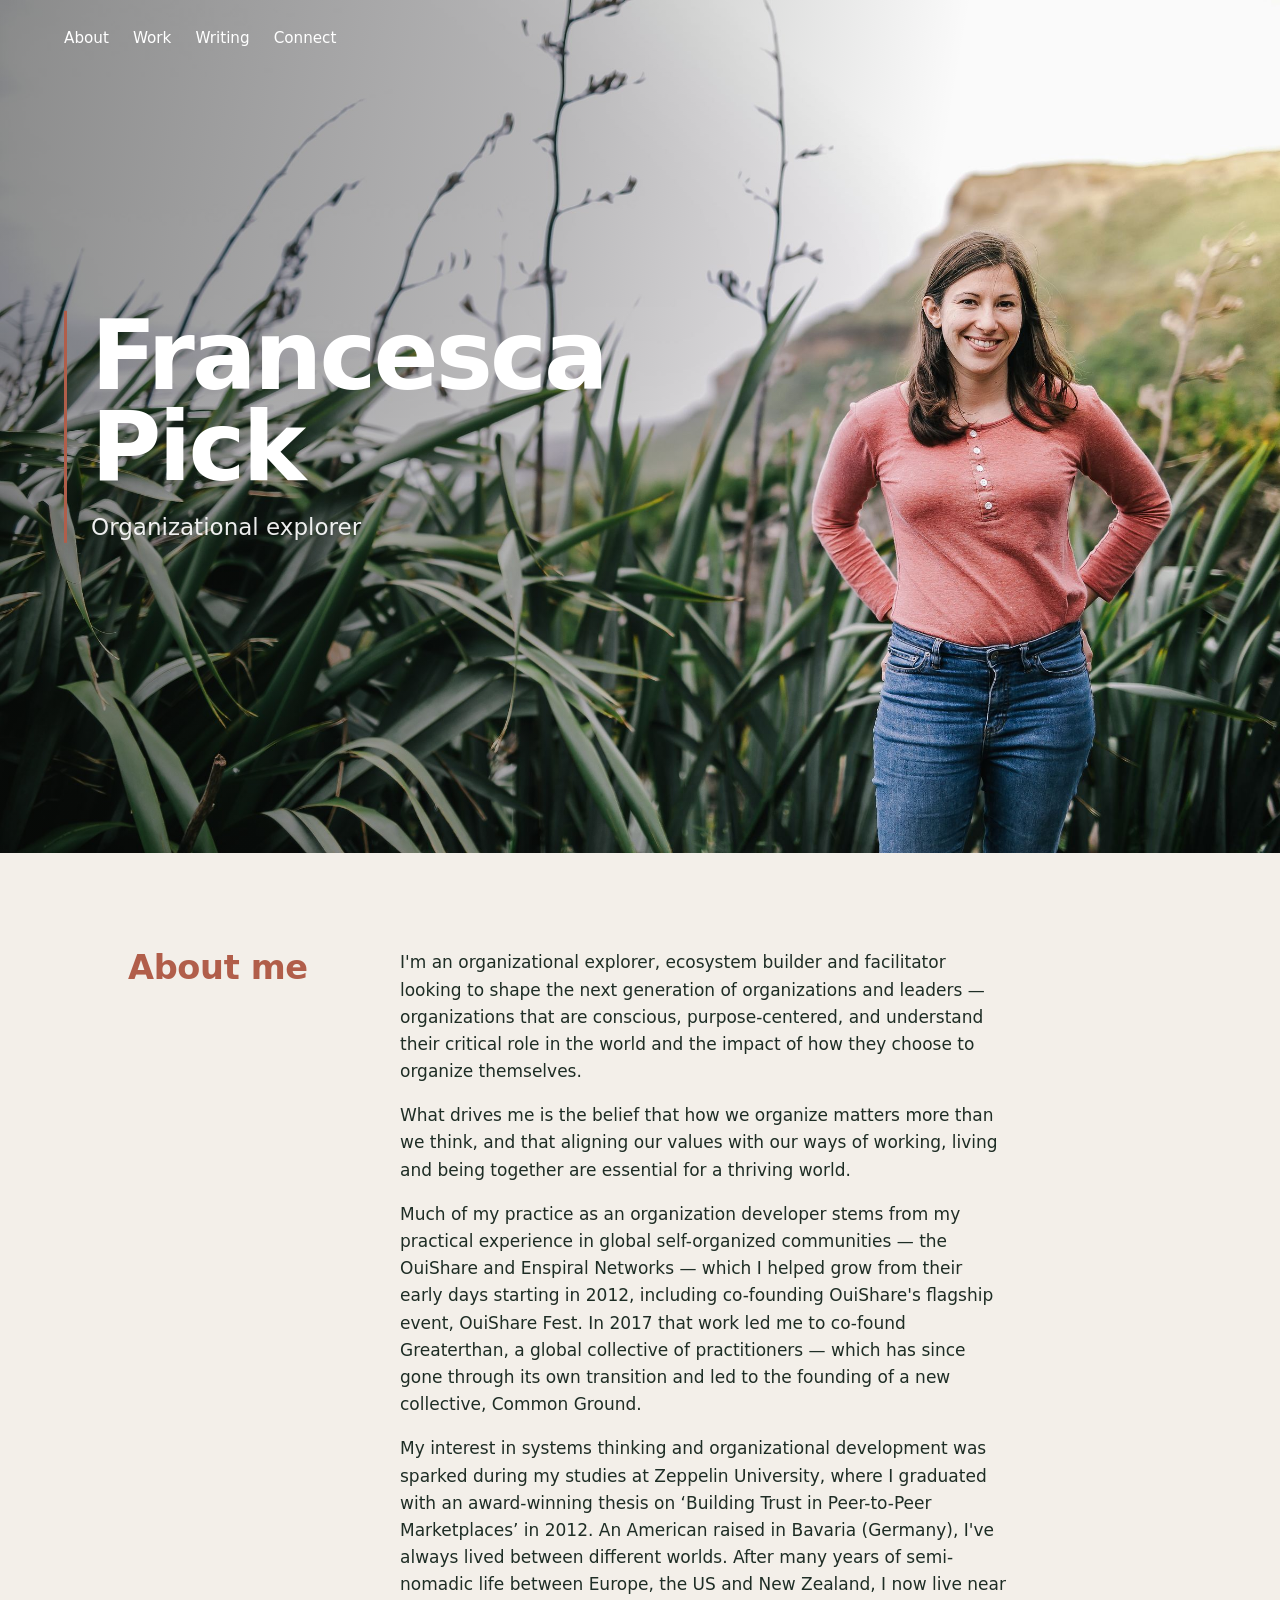
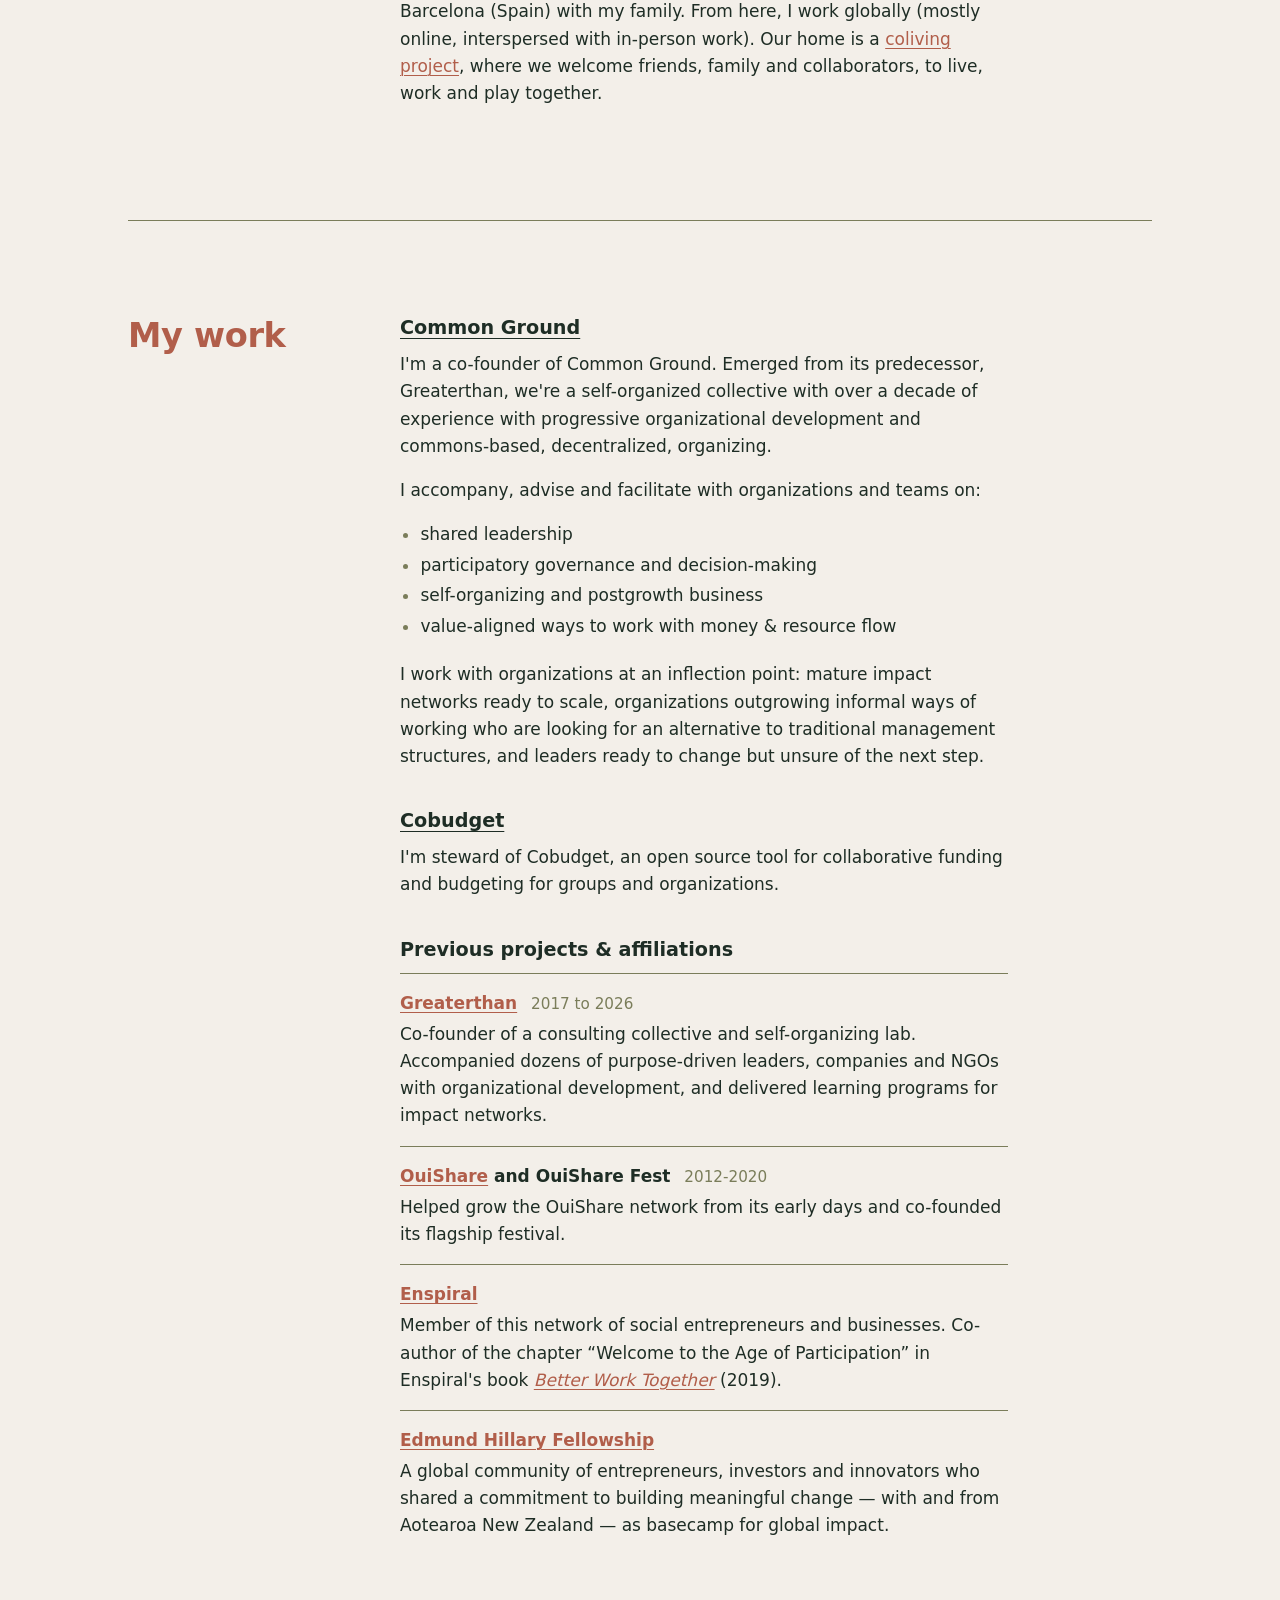
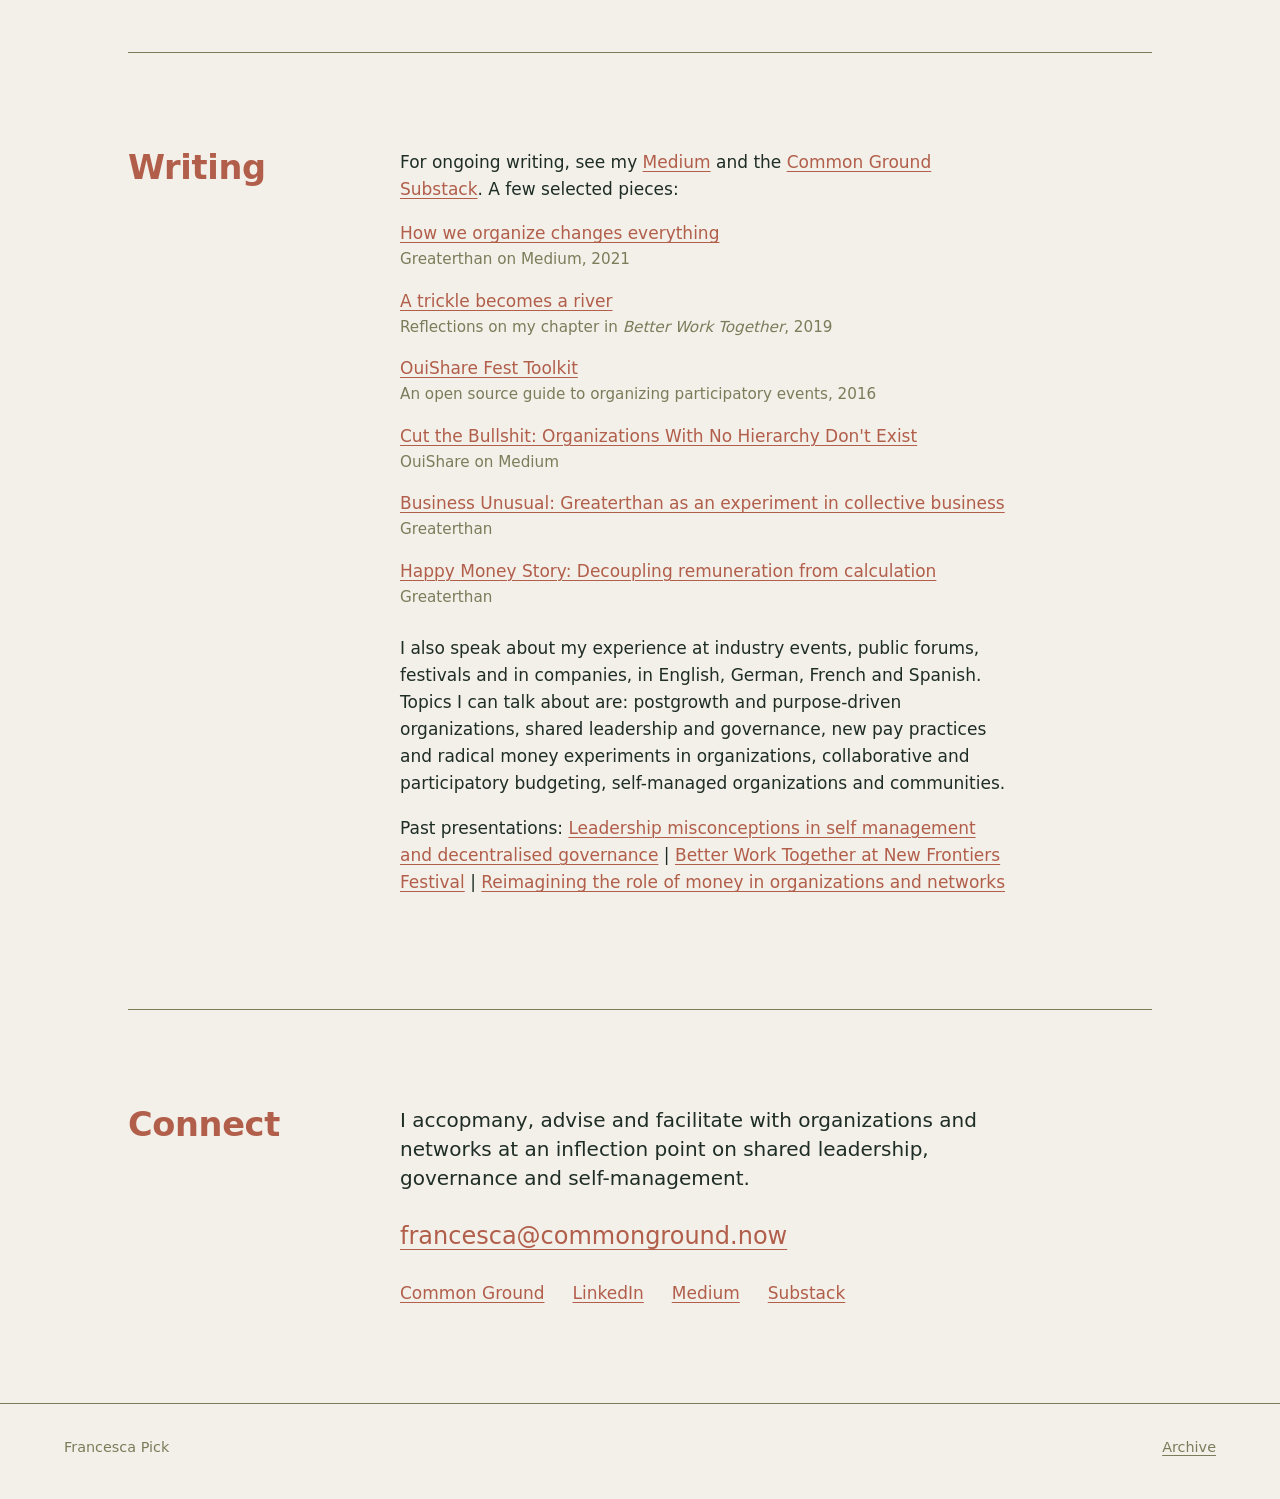
==== index.html @ dadbce6f "Add files via upload" ====
<!DOCTYPE html>
<html lang="en">
<head>
  <meta charset="utf-8">
  <meta name="viewport" content="width=device-width, initial-scale=1">
  <title>Francesca Pick | Organizational explorer and facilitator</title>
  <meta name="description" content="Francesca Pick is co-founder of Common Ground. She advises, facilitates and consults on shared leadership, governance, network building and self-management.">
  <link rel="canonical" href="https://francescapick.com/">
  <link rel="icon" href="favicon.ico" sizes="any">
  <link rel="icon" type="image/png" href="icon-512.png" sizes="512x512">
  <link rel="apple-touch-icon" href="apple-touch-icon.png">
  <link rel="stylesheet" href="style.css">

  <!-- Open Graph: how the page looks when shared on LinkedIn, Slack, etc. -->
  <meta property="og:type" content="profile">
  <meta property="og:title" content="Francesca Pick">
  <meta property="og:description" content="Organizational explorer, ecosystem builder and facilitator. Co-founder of Common Ground.">
  <meta property="og:url" content="https://francescapick.com/">
  <meta property="og:image" content="https://francescapick.com/images/hero.jpg">

  <!-- Structured data for search engines and AI assistants -->
  <script type="application/ld+json">
  {
    "@context": "https://schema.org",
    "@type": "Person",
    "name": "Francesca Pick",
    "url": "https://francescapick.com/",
    "image": "https://francescapick.com/images/hero.jpg",
    "jobTitle": "Co-founder, Common Ground",
    "description": "Organizational explorer, ecosystem builder and facilitator. Advises, facilitates and consults with organizations and teams on shared leadership and governance, network and community building, progressive organizatoinal developmet, self-management, collaborative decision-making and budgeting.",
    "worksFor": {
      "@type": "Organization",
      "name": "Common Ground",
      "url": "https://commonground.now"
    },
    "email": "mailto:francesca@commonground.now",
    "alumniOf": {
      "@type": "CollegeOrUniversity",
      "name": "Zeppelin University"
    },
    "homeLocation": {
      "@type": "Place",
      "name": "Barcelona, Spain"
    },
    "knowsLanguage": ["en", "de", "fr", "es"],
    "knowsAbout": [
      "Shared leadership",
      "Governance",
      "Network and community building",
      "Self-management",
      "Collaborative decision-making",
      "Participatory budgeting",
      "Participatory process design",
      "Postgrowth and purpose-driven organizations",
      "New pay practices"
    ],
    "sameAs": [
      "https://www.linkedin.com/in/francescapick/",
      "https://medium.com/@francescapick",
      "https://commongroundcollective.substack.com/"
    ]
  }
  </script>
</head>
<body>

<header class="hero">
  <img class="hero__img" src="images/hero.jpg" width="2400" height="1600"
       alt="Francesca Pick outdoors under an open sky">
  <div class="hero__inner">
    <nav class="nav" aria-label="Sections">
      <ul>
        <li><a href="#about">About</a></li>
        <li><a href="#work">Work</a></li>
        <li><a href="#writing">Writing</a></li>
        <li><a href="#connect">Connect</a></li>
      </ul>
    </nav>
    <div class="hero__text">
      <h1>Francesca Pick</h1>
      <p class="hero__tagline">Organizational explorer</p>
    </div>
  </div>
</header>

<main>

  <!-- ============================================================
       EDIT: ABOUT
       Each <p>...</p> is one paragraph. Change the text between the tags.
       ============================================================ -->
  <section id="about" class="section" aria-labelledby="about-title">
    <h2 id="about-title">About me</h2>
    <div class="section__body">
      <p>I'm an organizational explorer, ecosystem builder and facilitator looking to shape the next generation of organizations and leaders — organizations that are conscious, purpose-centered, and understand their critical role in the world and the impact of how they choose to organize themselves.</p>

      <p>What drives me is the belief that how we organize matters more than we think, and that aligning our values with our ways of working, living and being together are essential for a thriving world.</p>
   
      <p>Much of my practice as an organization developer stems from my practical experience in global self-organized communities — the OuiShare and Enspiral Networks — which I helped grow from their early days starting in 2012, including co-founding OuiShare's flagship event, OuiShare Fest. In 2017 that work led me to co-found Greaterthan, a global collective of practitioners — which has since gone through its own transition and led to the founding of a new collective, Common Ground.</p>

      <p>My interest in systems thinking and organizational development was sparked during my studies at Zeppelin University, where I graduated with an award-winning thesis on ‘Building Trust in Peer-to-Peer Marketplaces’ in 2012. An American raised in Bavaria (Germany), I've always lived between different worlds. After many years of semi-nomadic life between Europe, the US and New Zealand, I now live near Barcelona (Spain) with my family. From here, I work globally (mostly online, interspersed with in-person work). Our home is a <a href="https://dramatic-slipper-fe4.notion.site/la-figuera">coliving project</a>, where we welcome friends, family and collaborators, to live, work and play together.</p>
    </div>
  </section>

  <!-- ============================================================
       EDIT: MY WORK
       ============================================================ -->
  <section id="work" class="section" aria-labelledby="work-title">
    <h2 id="work-title">My work</h2>
    <div class="section__body">

      <h3><a href="https://commonground.now">Common Ground</a></h3>
      <p>I'm a co-founder of Common Ground. Emerged from its predecessor, Greaterthan, we're a self-organized collective with over a decade of experience with progressive organizational development and commons-based, decentralized, organizing. </p>

      <p>I accompany, advise and facilitate with organizations and teams on:</p>
      <ul class="plain-list">
        <li>shared leadership</li>
        <li>participatory governance and decision-making</li>
        <li>self-organizing and postgrowth business</li>
        <li>value-aligned ways to work with money & resource flow</li>
      </ul>

      <p>I work with organizations at an inflection point: mature impact networks ready to scale, organizations outgrowing informal ways of working who are looking for an alternative to traditional management structures, and leaders ready to change but unsure of the next step.</p>

      <h3><a href="https://cobudget.co">Cobudget</a></h3>
      <p>I'm steward of Cobudget, an open source tool for collaborative funding and budgeting for groups and organizations.</p>

      <h3>Previous projects &amp; affiliations</h3>
      <dl class="history">
        <div>
          <dt><a href="https://greaterthan.works">Greaterthan</a> <span class="history__years">2017 to 2026</span></dt>
          <dd>Co-founder of a consulting collective and self-organizing lab. Accompanied dozens of purpose-driven leaders, companies and NGOs with organizational development, and delivered learning programs for impact networks.</dd>
        </div>
        <div>
          <dt><a href="https://ouishare.net">OuiShare</a> and OuiShare Fest <span class="history__years"> 2012-2020</span></dt>
          <dd>Helped grow the OuiShare network from its early days and co-founded its flagship festival.</dd>
        </div>
        <div>
          <dt><a href="https://enspiral.com">Enspiral</a></dt>
          <dd>Member of this network of social entrepreneurs and businesses. Co-author of the chapter “Welcome to the Age of Participation” in Enspiral's book <a href="http://betterworktogether.co/"><cite>Better Work Together</cite></a> (2019).</dd>
        </div>
        <div>
          <dt><a href="https://www.ehf.org/">Edmund Hillary Fellowship</a></dt>
          <dd>A global community of entrepreneurs, investors and innovators who shared a commitment to building meaningful change — with and from Aotearoa New Zealand — as basecamp for global impact.</dd>
        </div>
      </dl>
    </div>
  </section>

  <!-- ============================================================
       EDIT: WRITING & SPEAKING
       ============================================================ -->
  <section id="writing" class="section" aria-labelledby="ws-title">
    <h2 id="ws-title">Writing</h2>
    <div class="section__body">

      <p>For ongoing writing, see my <a href="https://medium.com/@francescapick">Medium</a> and the <a href="https://commongroundcollective.substack.com/">Common Ground Substack</a>. A few selected pieces:</p>
      <ul class="link-list">
        <li>
          <a href="https://medium.com/greaterthan/how-we-organize-changes-everything-2f605a5171db">How we organize changes everything</a>
          <span class="meta">Greaterthan on Medium, 2021</span>
        </li>
        <li>
          <a href="https://medium.com/enspiral-tales/a-trickle-becomes-a-river-64893418a769">A trickle becomes a river</a>
          <span class="meta">Reflections on my chapter in <cite>Better Work Together</cite>, 2019</span>
        </li>
        <li>
          <a href="https://legacy.ouishare.net/toolkit">OuiShare Fest Toolkit</a>
          <span class="meta">An open source guide to organizing participatory events, 2016</span>
        </li>
        <li>
          <a href="https://medium.com/ouishare-connecting-the-collaborative-economy/cut-the-bullshit-organizations-with-no-hierarchy-dont-exist-f0a845e73a80">Cut the Bullshit: Organizations With No Hierarchy Don't Exist</a>
          <span class="meta">OuiShare on Medium</span>
        </li>
        <li>
          <a href="https://greaterthan.notion.site/Business-Unusual-Greaterthan-as-an-experiment-in-collective-business-360e3bc5169d81f3bb48c2064e9c992a">Business Unusual: Greaterthan as an experiment in collective business</a>
          <span class="meta">Greaterthan</span>
        </li>
        <li>
          <a href="https://greaterthan.notion.site/Happy-Money-Story-Decoupling-remuneration-from-calculation-360e3bc5169d81378e65ca73946fc63d">Happy Money Story: Decoupling remuneration from calculation</a>
          <span class="meta">Greaterthan</span>
        </li>
      </ul>

      <p>I also speak about my experience at industry events, public forums, festivals and in companies, in English, German, French and Spanish. Topics I can talk about are: postgrowth and purpose-driven organizations, shared leadership and governance, new pay practices and radical money experiments in organizations, collaborative and participatory budgeting, self-managed organizations and communities.</p>

      <p>Past presentations: <a href="https://youtu.be/isclUHEu-vc">Leadership misconceptions in self management and decentralised governance</a> | <a href="https://www.youtube.com/watch?v=NwBMuqZEIoM">Better Work Together at New Frontiers Festival</a> | <a href="https://youtu.be/jr-eT3jpJ3g">Reimagining the role of money in organizations and networks</a></p>
    </div>
  </section>

  <!-- ============================================================
       EDIT: CONNECT
       ============================================================ -->
  <section id="connect" class="section" aria-labelledby="connect-title">
    <h2 id="connect-title">Connect</h2>
    <div class="section__body">
      <p class="lead">I accopmany, advise and facilitate with organizations and networks at an inflection point on shared leadership, governance and self-management.</p>

      <address>
        <a class="email" href="mailto:francesca@commonground.now">francesca@commonground.now</a>
      </address>

      <ul class="inline-links">
        <li><a href="https://commonground.now">Common Ground</a></li>
        <li><a href="https://www.linkedin.com/in/francescapick/">LinkedIn</a></li>
        <li><a href="https://medium.com/@francescapick">Medium</a></li>
        <li><a href="https://commongroundcollective.substack.com/">Substack</a></li>
      </ul>
    </div>
  </section>

</main>

<footer class="site-footer">
  <p>Francesca Pick</p>
  <p><a href="archive.html">Archive</a></p>
</footer>

</body>
</html>
---- style.css ----
/* Francesca Pick: shared styles for all pages.
   Palette (from the hero photo), no other colors:
   --bg      #F3EFE9  warm off-white
   --ink     #1E2D25  deep green-charcoal
   --accent  #B15E4A  terracotta
   --sage    #7A7D5A  sage
*/

:root {
  --bg: #F3EFE9;
  --ink: #1E2D25;
  --accent: #B15E4A;
  --sage: #7A7D5A;

  --font: system-ui, -apple-system, "Segoe UI", Roboto, "Helvetica Neue", Arial, sans-serif;
  --measure: 38rem;
  --gutter: clamp(1.25rem, 5vw, 4rem);
}

*,
*::before,
*::after { box-sizing: border-box; }

html { scroll-behavior: smooth; }
@media (prefers-reduced-motion: reduce) {
  html { scroll-behavior: auto; }
}

body {
  margin: 0;
  background: var(--bg);
  color: var(--ink);
  font-family: var(--font);
  font-size: 1.0625rem;
  line-height: 1.6;
  -webkit-text-size-adjust: 100%;
}

img { max-width: 100%; display: block; }

a {
  color: var(--accent);
  text-decoration: underline;
  text-decoration-thickness: 1px;
  text-underline-offset: 0.2em;
}
a:hover { text-decoration-thickness: 2px; }
a:focus-visible {
  outline: 2px solid var(--accent);
  outline-offset: 3px;
  border-radius: 2px;
}

h1, h2, h3 { line-height: 1.15; margin: 0; }
p { margin: 0 0 1em; }
cite { font-style: italic; }

/* ---------- Hero ---------- */

.hero {
  position: relative;
  /* Shows the full 3:2 photo on desktop; tall crop on phones */
  height: min(100svh, 66.667vw);
  min-height: 34rem;
  overflow: hidden;
  background: var(--bg);
}

.hero__img {
  position: absolute;
  inset: 0;
  width: 100%;
  height: 100%;
  object-fit: cover;
  object-position: 60% 40%;
  z-index: 0;
}

/* Subtle scrim so the header text stays readable over any part of the photo */
.hero::before {
  content: "";
  position: absolute;
  inset: 0;
  background: linear-gradient(100deg, rgba(10, 14, 10, 0.42) 0%, rgba(10, 14, 10, 0.22) 40%, rgba(10, 14, 10, 0) 68%);
  z-index: 1;
  pointer-events: none;
}

.hero__inner {
  position: relative;
  z-index: 2;
  height: 100%;
  padding: 1.5rem var(--gutter) var(--gutter);
}

.nav ul {
  list-style: none;
  margin: 0;
  padding: 0;
  display: flex;
  flex-wrap: wrap;
  gap: 0.25rem 1.5rem;
}
.nav a {
  color: #fff;
  text-decoration: none;
  font-size: 0.95rem;
  font-weight: 500;
}
.nav a:hover { color: var(--accent); }

.hero__text {
  position: absolute;
  top: 50%;
  left: var(--gutter);
  transform: translateY(-50%);
  width: min(50%, 30rem);
  text-align: left;
  color: #fff;
  border-left: 3px solid var(--accent);
  padding-left: 1.5rem;
}

.hero h1 {
  font-size: clamp(3rem, 7.5vw, 7rem);
  font-weight: 700;
  letter-spacing: -0.03em;
  line-height: 0.95;
  color: #fff;
}

.hero__tagline {
  margin: 1.25rem 0 0;
  font-size: clamp(1.15rem, 1.8vw, 1.6rem);
  line-height: 1.3;
  max-width: 16em;
  color: rgba(255, 255, 255, 0.92);
}

/* Narrow / tall screens: anchor crop on her, put the text in the sky at the top */
@media (max-width: 760px) {
  .hero__img { object-position: 75% 40%; }
  .hero__text {
    position: static;
    transform: none;
    width: auto;
    text-align: center;
    margin-top: 2.5rem;
    margin-bottom: 0;
    border-left: none;
    padding-left: 0;
  }
  .hero h1 { font-size: clamp(2.75rem, 13vw, 4rem); }
}

/* ---------- Sections ---------- */

main {
  padding: 0 var(--gutter);
}

.section {
  max-width: 64rem;
  margin: 0 auto;
  padding: clamp(3.5rem, 8vw, 6rem) 0;
  border-top: 1px solid var(--sage);
}
.section:first-child { border-top: 0; }

.section h2 {
  color: var(--accent);
  font-size: clamp(1.6rem, 3vw, 2.1rem);
  font-weight: 600;
  letter-spacing: -0.01em;
  margin-bottom: 1.75rem;
}

.section__body { max-width: var(--measure); }

.section h3 {
  font-size: 1.2rem;
  font-weight: 600;
  margin: 2.5rem 0 0.75rem;
}
.section__body > h3:first-child { margin-top: 0; }
.section h3 a { color: var(--ink); }
.section h3 a:hover { color: var(--accent); }

/* Wide screens: heading in a left column, text on the right */
@media (min-width: 900px) {
  .section {
    display: grid;
    grid-template-columns: 14rem 1fr;
    column-gap: 3rem;
  }
  .section h2 { margin-bottom: 0; }
}

/* Simple lists */
.plain-list {
  margin: 0 0 1.25em;
  padding-left: 1.2em;
}
.plain-list li { margin-bottom: 0.2em; }
.plain-list li::marker { color: var(--sage); }

/* Background timeline */
.history { margin: 0; }
.history > div {
  padding: 1rem 0;
  border-top: 1px solid var(--sage);
}
.history dt { font-weight: 600; }
.history__years {
  display: inline-block;
  margin-left: 0.5rem;
  margin-right: 0.5rem;
  font-weight: 400;
  color: var(--sage);
  font-size: 0.95rem;
}
.history dd { margin: 0.25rem 0 0; }

/* Link list (writing, archive) */
.link-list {
  list-style: none;
  margin: 0 0 1.5em;
  padding: 0;
}
.link-list li { margin-bottom: 1rem; }
.link-list a { font-weight: 500; }
.meta {
  display: block;
  color: var(--sage);
  font-size: 0.95rem;
}

/* Connect */
.lead {
  font-size: 1.25rem;
  line-height: 1.45;
}
address {
  font-style: normal;
  margin: 1.5rem 0;
}
.email {
  font-size: clamp(1.2rem, 3.5vw, 1.5rem);
  font-weight: 500;
  word-break: break-word;
}
.inline-links {
  list-style: none;
  margin: 0;
  padding: 0;
  display: flex;
  flex-wrap: wrap;
  gap: 0.5rem 1.75rem;
}

/* ---------- Footer ---------- */

.site-footer {
  border-top: 1px solid var(--sage);
  padding: 2rem var(--gutter) 2.5rem;
  display: flex;
  justify-content: space-between;
  flex-wrap: wrap;
  gap: 0.5rem 2rem;
  color: var(--sage);
  font-size: 0.9rem;
}
.site-footer p { margin: 0; }
.site-footer a { color: var(--sage); }
.site-footer a:hover { color: var(--accent); }

/* ---------- Archive pages ---------- */

.plain-page {
  max-width: 42rem;
  margin: 0 auto;
  padding: 2.5rem var(--gutter) 4rem;
}
.plain-page .back {
  display: inline-block;
  margin-bottom: 2.5rem;
  font-size: 0.95rem;
}
.plain-page h1 {
  font-size: clamp(1.8rem, 4.5vw, 2.4rem);
  letter-spacing: -0.01em;
  margin-bottom: 1rem;
}
.plain-page h2 {
  color: var(--accent);
  font-size: 1.3rem;
  margin: 3rem 0 1rem;
}
.plain-page .intro { color: var(--sage); }
.plain-page .note {
  color: var(--sage);
  font-size: 0.95rem;
  font-style: italic;
}
.plain-page ul:not(.link-list) { padding-left: 1.2em; }
.plain-page .site-footer {
  margin-top: 4rem;
  padding-left: 0;
  padding-right: 0;
}
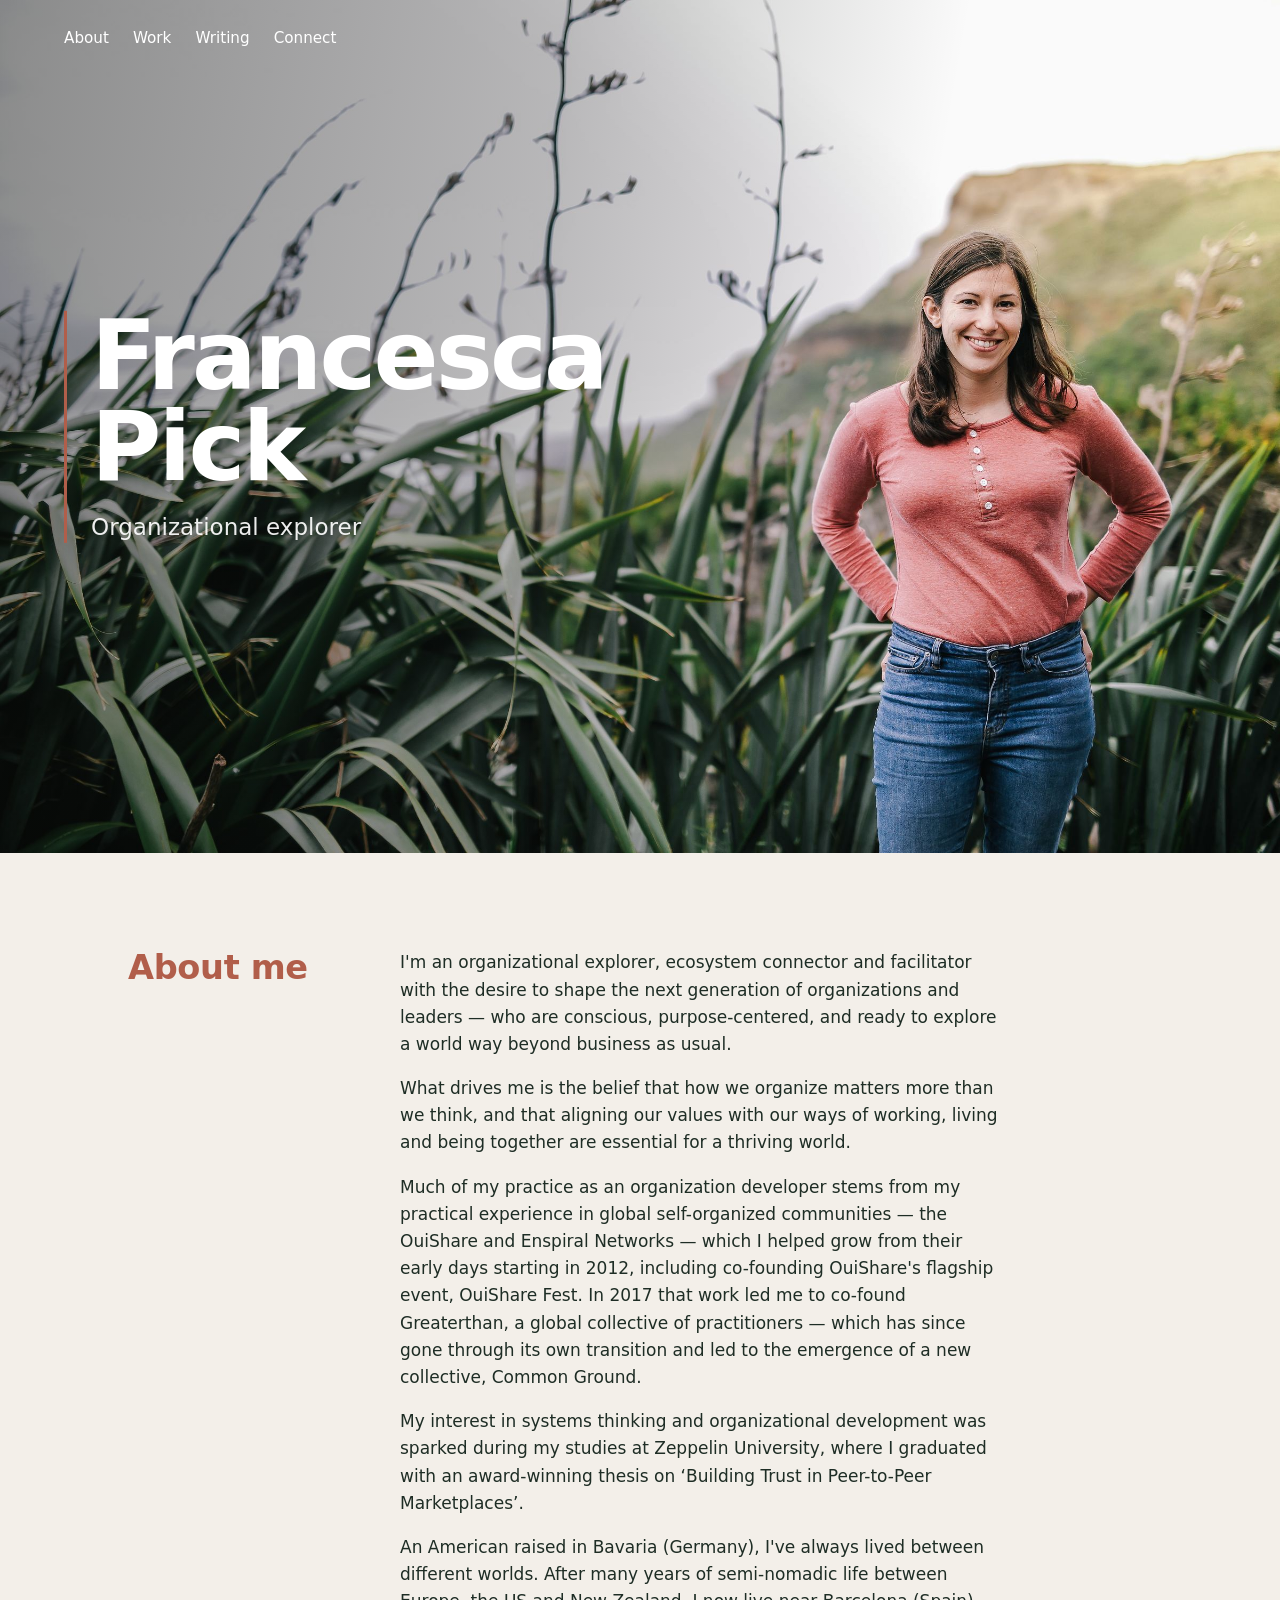
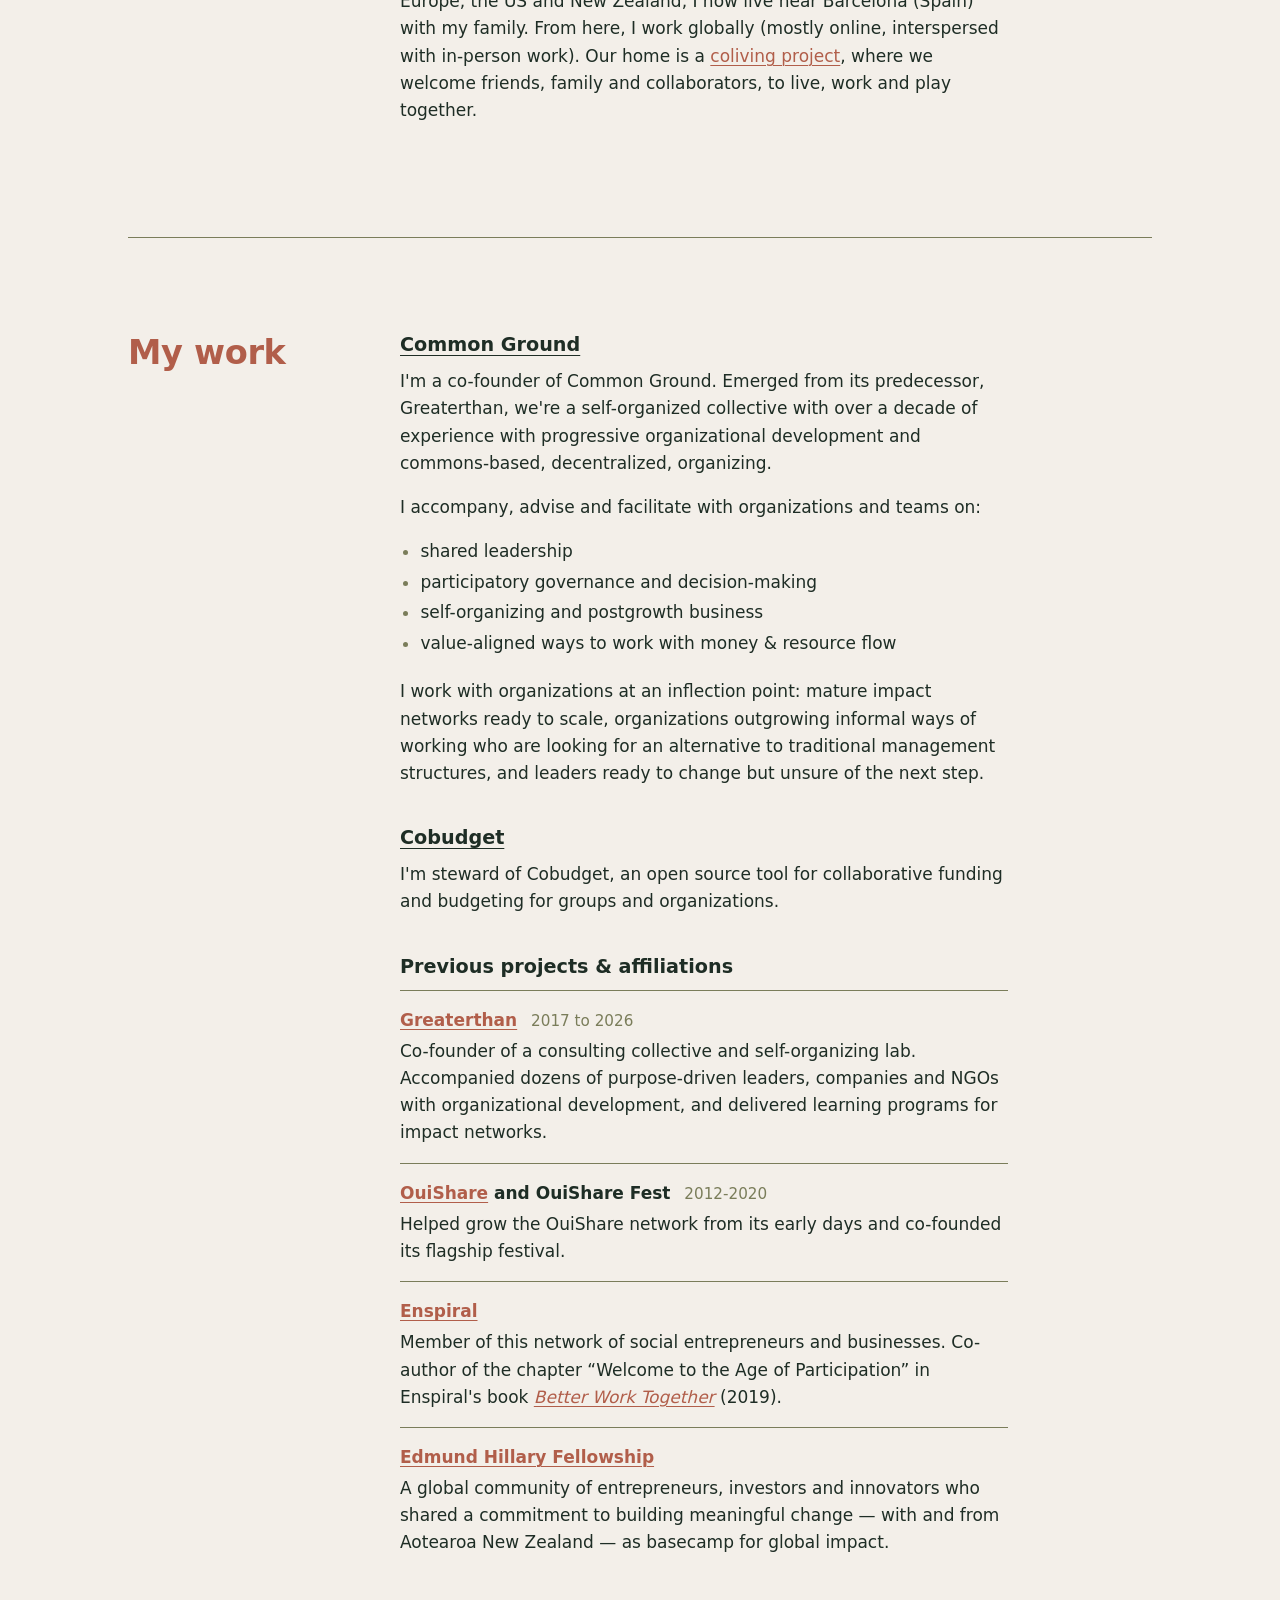
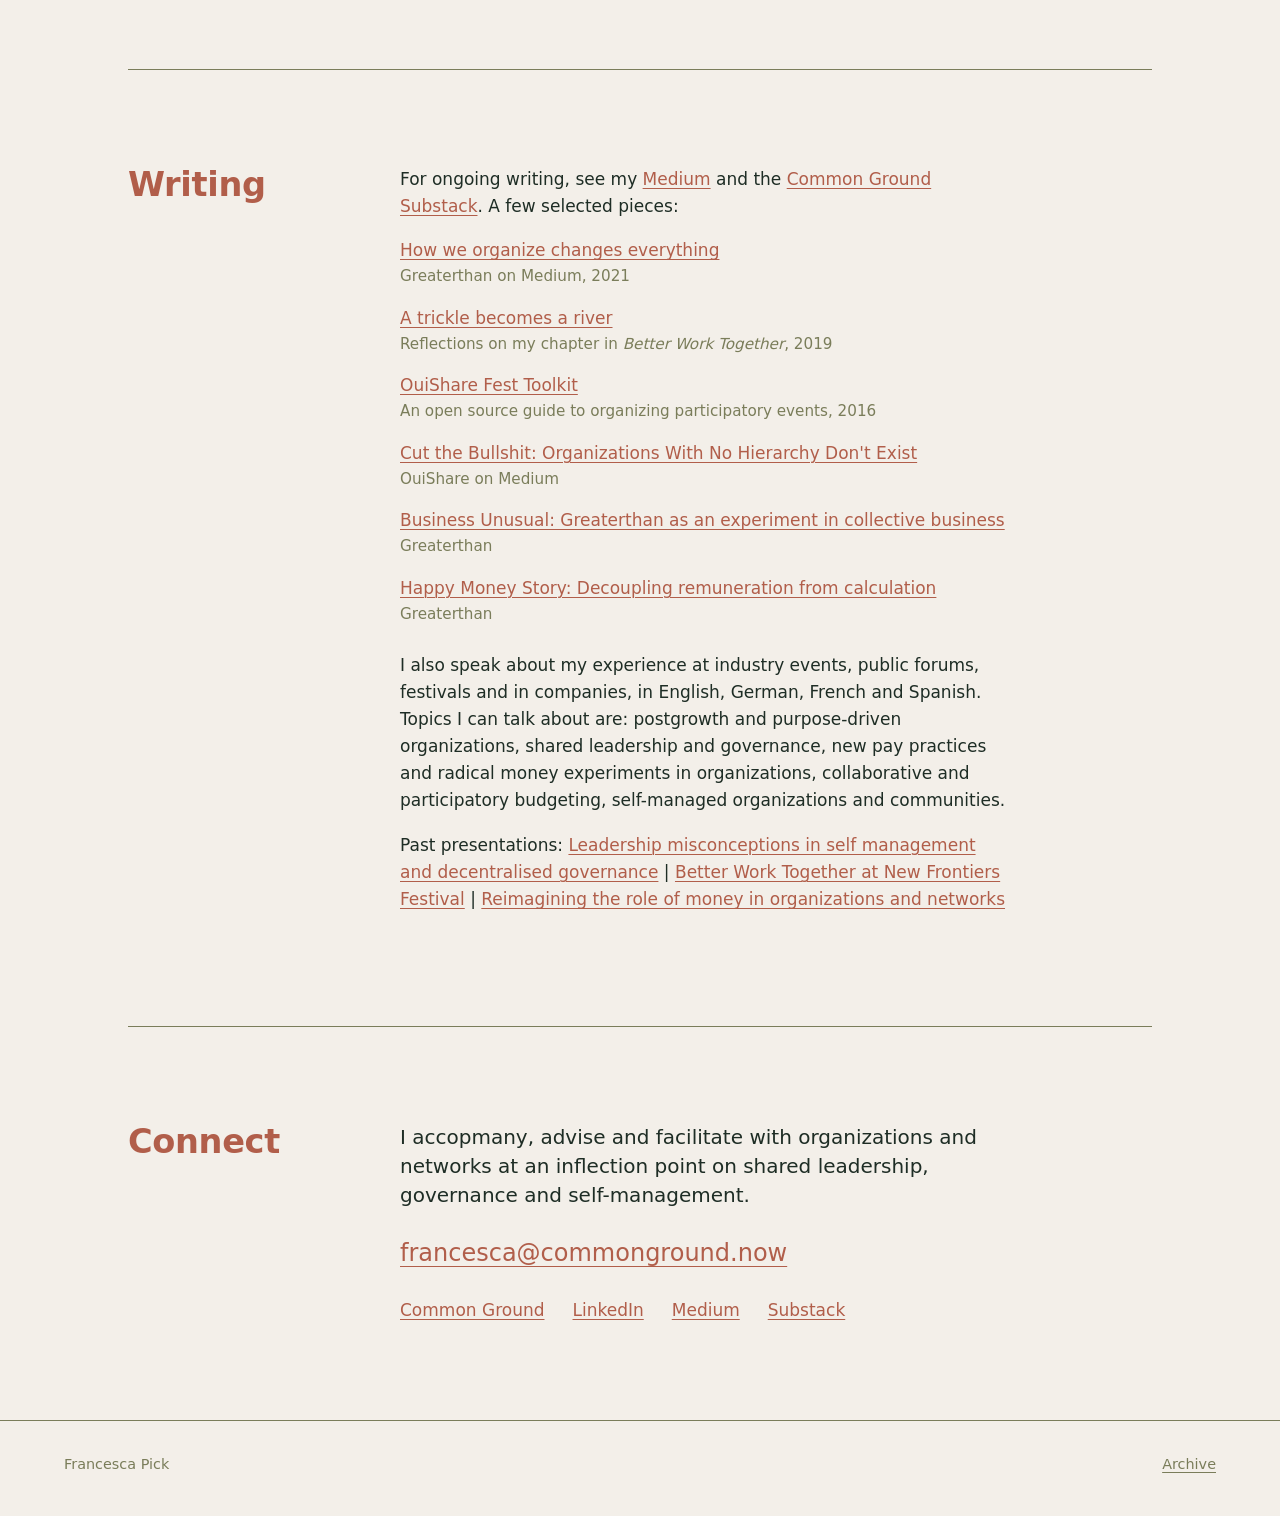
==== commit 73a093ed: "Update index.html" ====
--- a/index.html
+++ b/index.html
@@ -92,13 +92,14 @@
   <section id="about" class="section" aria-labelledby="about-title">
     <h2 id="about-title">About me</h2>
     <div class="section__body">
-      <p>I'm an organizational explorer, ecosystem builder and facilitator looking to shape the next generation of organizations and leaders — organizations that are conscious, purpose-centered, and understand their critical role in the world and the impact of how they choose to organize themselves.</p>
+      <p>I'm an organizational explorer, ecosystem connector and facilitator with the desire to shape the next generation of organizations and leaders — who are conscious, purpose-centered, and ready to explore a world way beyond business as usual.</p>
 
       <p>What drives me is the belief that how we organize matters more than we think, and that aligning our values with our ways of working, living and being together are essential for a thriving world.</p>
    
-      <p>Much of my practice as an organization developer stems from my practical experience in global self-organized communities — the OuiShare and Enspiral Networks — which I helped grow from their early days starting in 2012, including co-founding OuiShare's flagship event, OuiShare Fest. In 2017 that work led me to co-found Greaterthan, a global collective of practitioners — which has since gone through its own transition and led to the founding of a new collective, Common Ground.</p>
-
-      <p>My interest in systems thinking and organizational development was sparked during my studies at Zeppelin University, where I graduated with an award-winning thesis on ‘Building Trust in Peer-to-Peer Marketplaces’ in 2012. An American raised in Bavaria (Germany), I've always lived between different worlds. After many years of semi-nomadic life between Europe, the US and New Zealand, I now live near Barcelona (Spain) with my family. From here, I work globally (mostly online, interspersed with in-person work). Our home is a <a href="https://dramatic-slipper-fe4.notion.site/la-figuera">coliving project</a>, where we welcome friends, family and collaborators, to live, work and play together.</p>
+      <p>Much of my practice as an organization developer stems from my practical experience in global self-organized communities — the OuiShare and Enspiral Networks — which I helped grow from their early days starting in 2012, including co-founding OuiShare's flagship event, OuiShare Fest. In 2017 that work led me to co-found Greaterthan, a global collective of practitioners — which has since gone through its own transition and led to the emergence of a new collective, Common Ground.</p>
+
+      <p>My interest in systems thinking and organizational development was sparked during my studies at Zeppelin University, where I graduated with an award-winning thesis on ‘Building Trust in Peer-to-Peer Marketplaces’.</p>
+        <p>An American raised in Bavaria (Germany), I've always lived between different worlds. After many years of semi-nomadic life between Europe, the US and New Zealand, I now live near Barcelona (Spain) with my family. From here, I work globally (mostly online, interspersed with in-person work). Our home is a <a href="https://dramatic-slipper-fe4.notion.site/la-figuera">coliving project</a>, where we welcome friends, family and collaborators, to live, work and play together.</p>
     </div>
   </section>
 
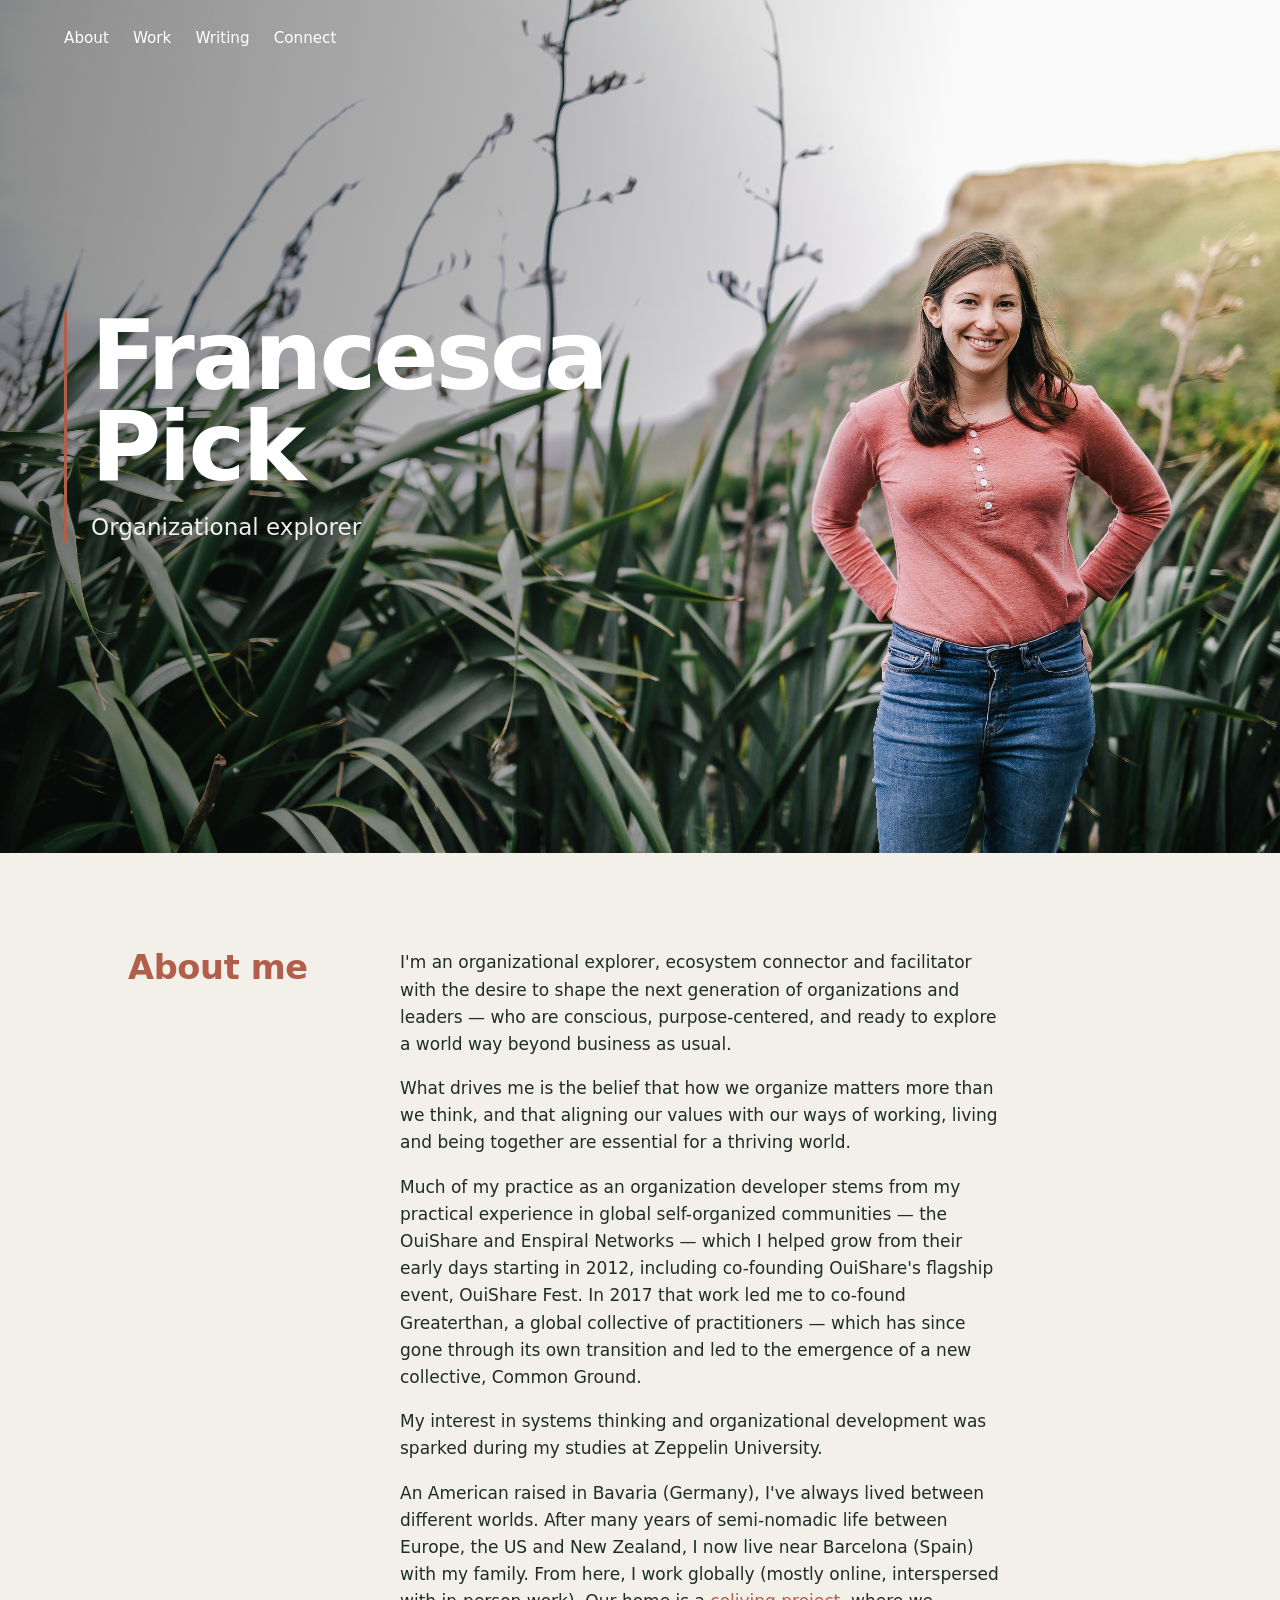
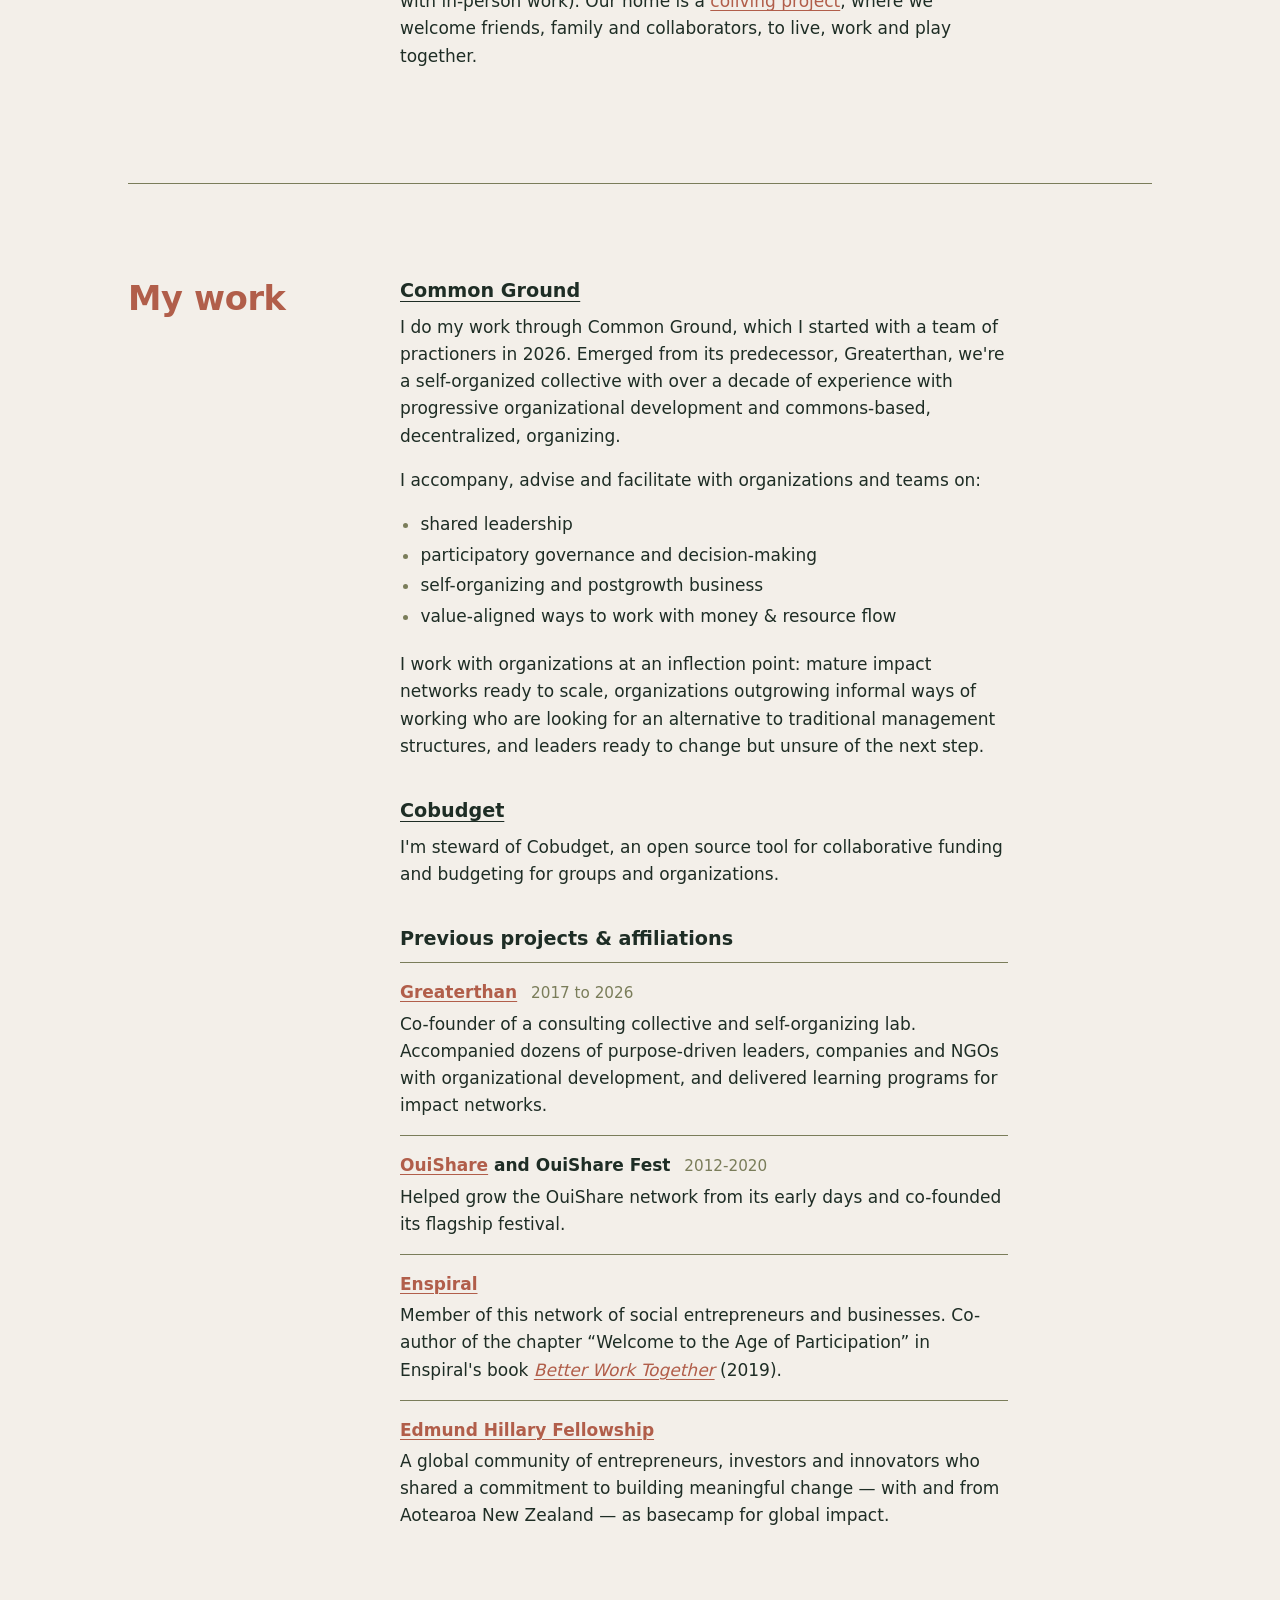
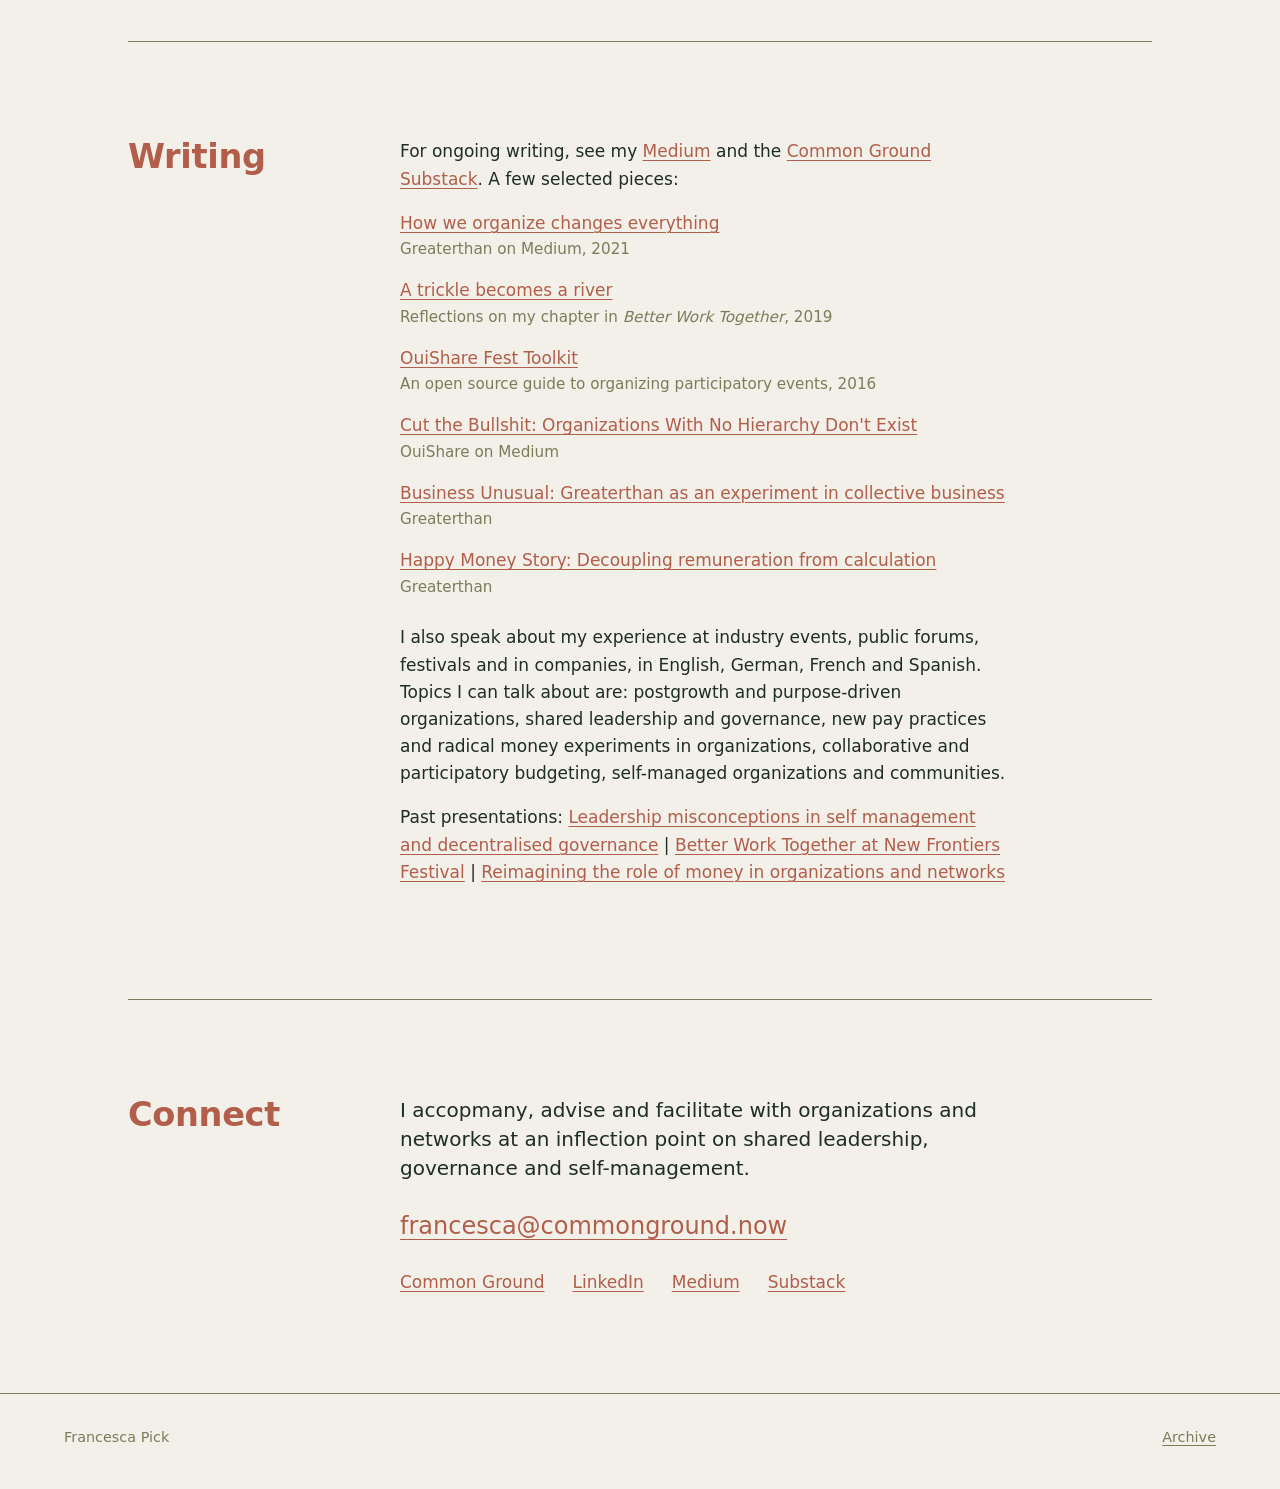
==== commit 4e48b027: "Update index.html" ====
--- a/index.html
+++ b/index.html
@@ -98,7 +98,7 @@
    
       <p>Much of my practice as an organization developer stems from my practical experience in global self-organized communities — the OuiShare and Enspiral Networks — which I helped grow from their early days starting in 2012, including co-founding OuiShare's flagship event, OuiShare Fest. In 2017 that work led me to co-found Greaterthan, a global collective of practitioners — which has since gone through its own transition and led to the emergence of a new collective, Common Ground.</p>
 
-      <p>My interest in systems thinking and organizational development was sparked during my studies at Zeppelin University, where I graduated with an award-winning thesis on ‘Building Trust in Peer-to-Peer Marketplaces’.</p>
+      <p>My interest in systems thinking and organizational development was sparked during my studies at Zeppelin University.</p>
         <p>An American raised in Bavaria (Germany), I've always lived between different worlds. After many years of semi-nomadic life between Europe, the US and New Zealand, I now live near Barcelona (Spain) with my family. From here, I work globally (mostly online, interspersed with in-person work). Our home is a <a href="https://dramatic-slipper-fe4.notion.site/la-figuera">coliving project</a>, where we welcome friends, family and collaborators, to live, work and play together.</p>
     </div>
   </section>
@@ -111,7 +111,7 @@
     <div class="section__body">
 
       <h3><a href="https://commonground.now">Common Ground</a></h3>
-      <p>I'm a co-founder of Common Ground. Emerged from its predecessor, Greaterthan, we're a self-organized collective with over a decade of experience with progressive organizational development and commons-based, decentralized, organizing. </p>
+      <p>I do my work through Common Ground, which I started with a team of practioners in 2026. Emerged from its predecessor, Greaterthan, we're a self-organized collective with over a decade of experience with progressive organizational development and commons-based, decentralized, organizing. </p>
 
       <p>I accompany, advise and facilitate with organizations and teams on:</p>
       <ul class="plain-list">
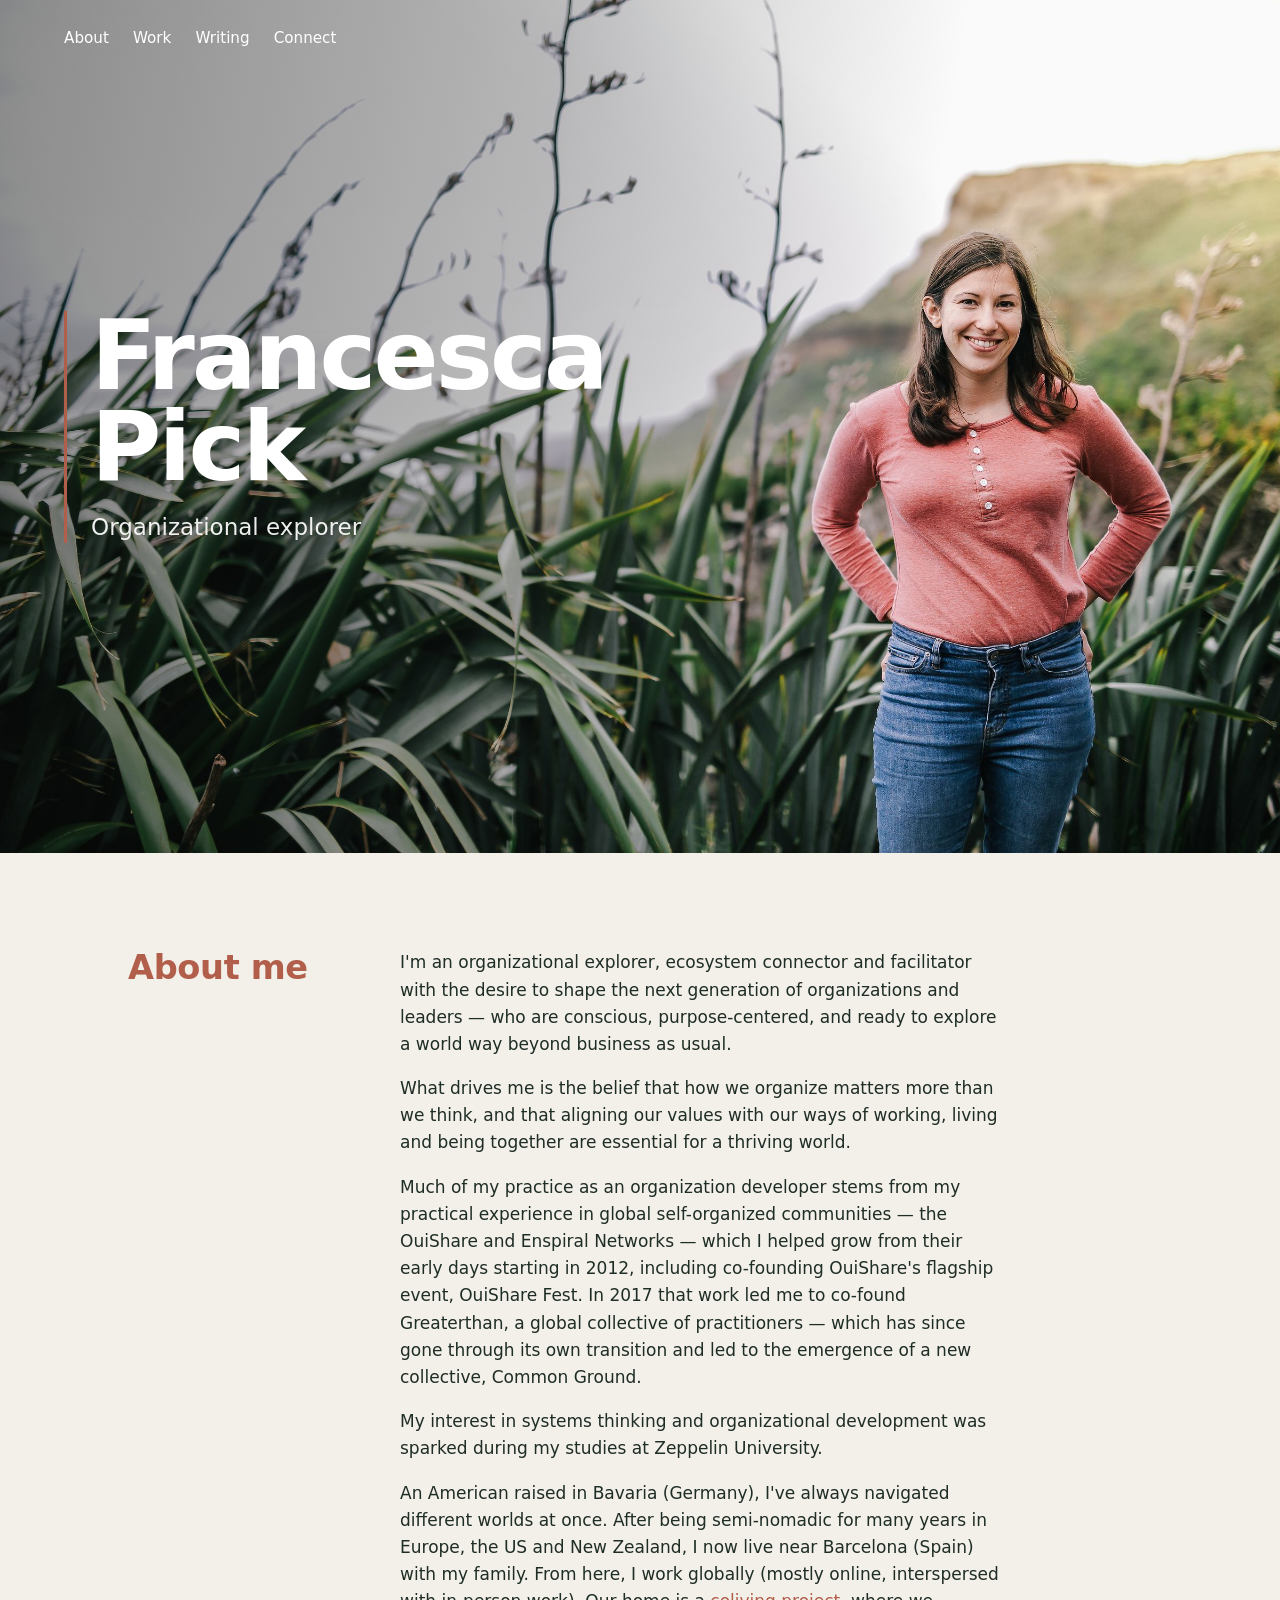
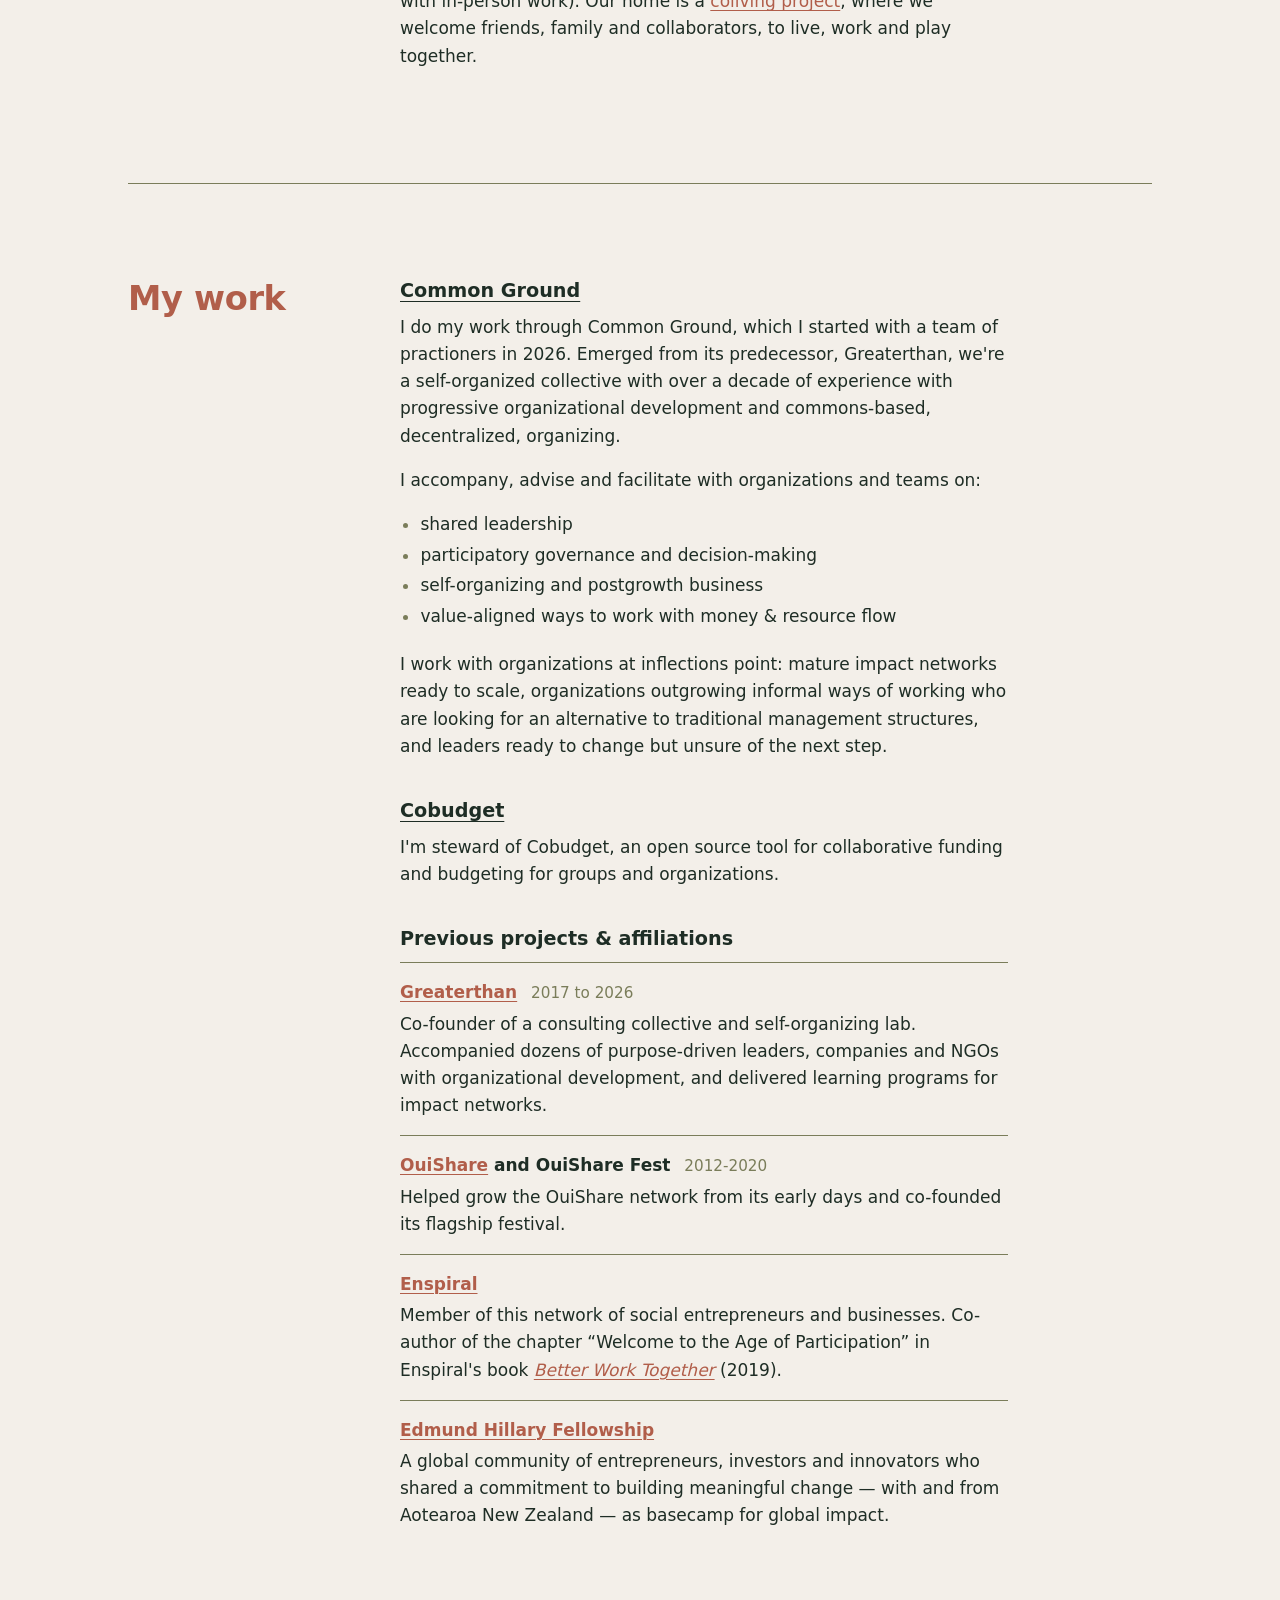
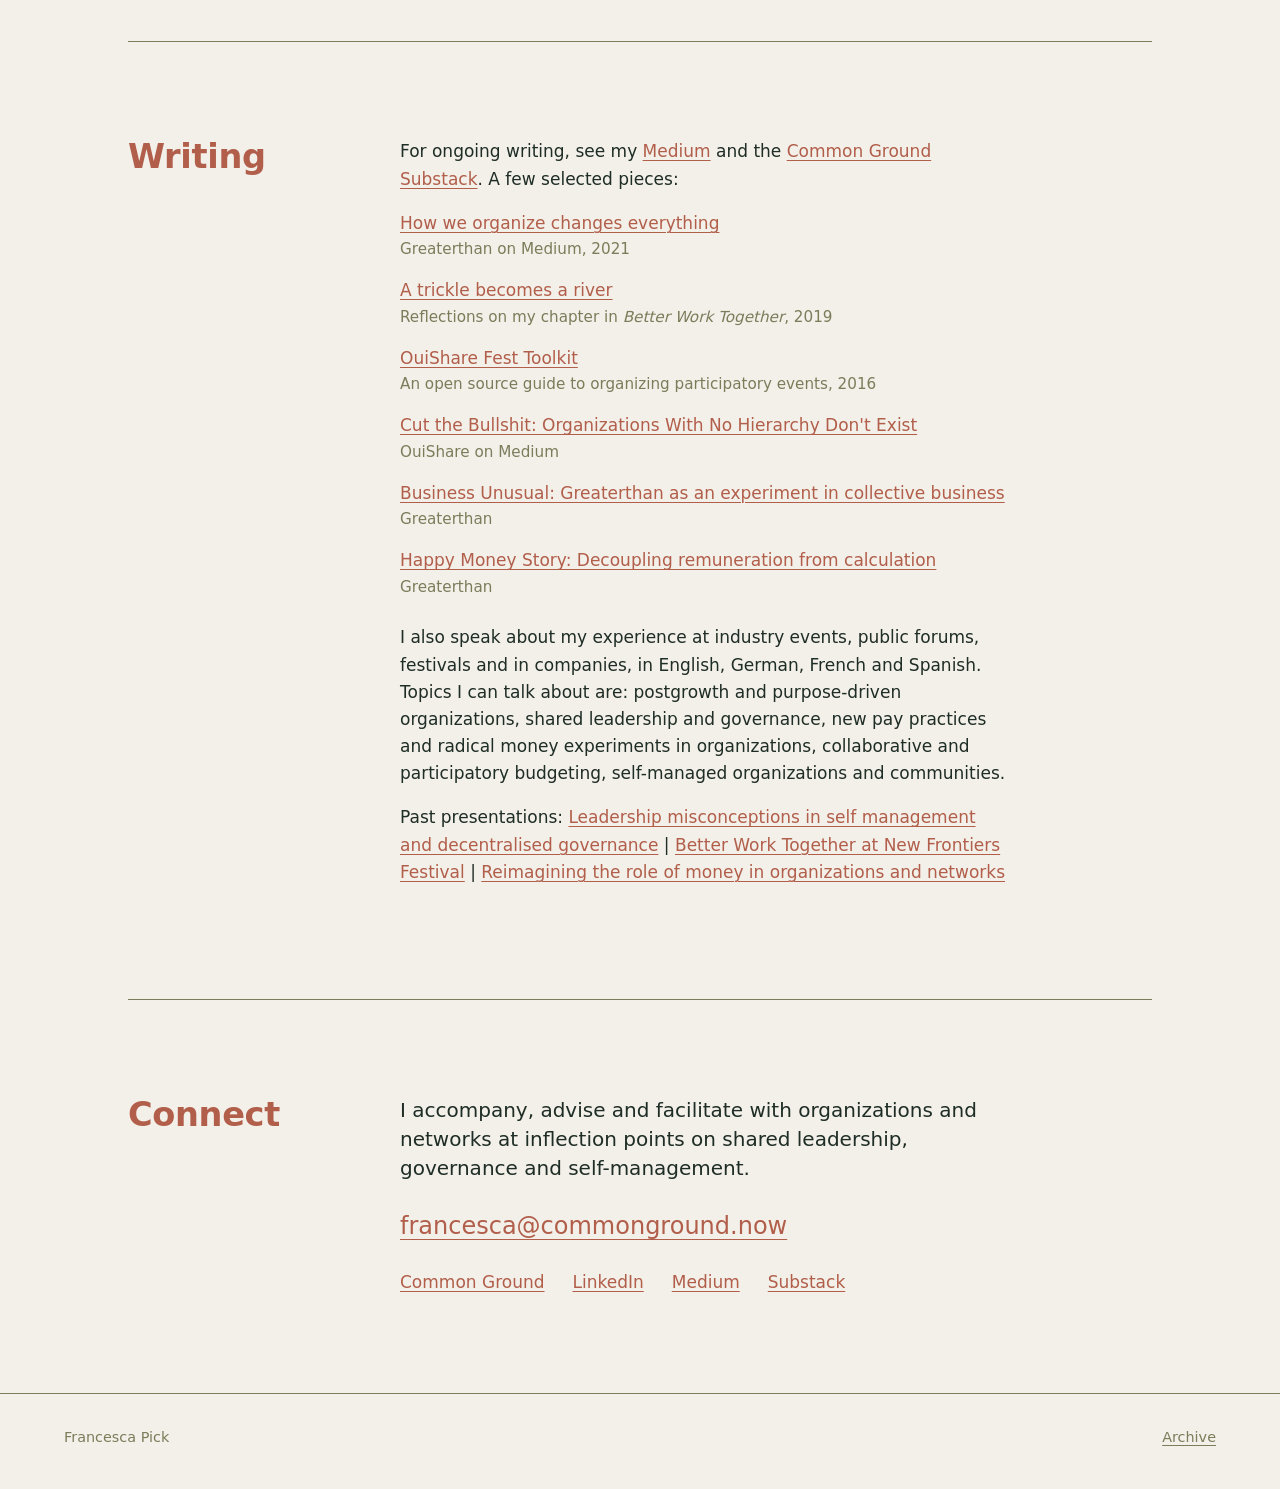
==== commit 9b69ffd9: "Update index.html" ====
--- a/index.html
+++ b/index.html
@@ -99,7 +99,7 @@
       <p>Much of my practice as an organization developer stems from my practical experience in global self-organized communities — the OuiShare and Enspiral Networks — which I helped grow from their early days starting in 2012, including co-founding OuiShare's flagship event, OuiShare Fest. In 2017 that work led me to co-found Greaterthan, a global collective of practitioners — which has since gone through its own transition and led to the emergence of a new collective, Common Ground.</p>
 
       <p>My interest in systems thinking and organizational development was sparked during my studies at Zeppelin University.</p>
-        <p>An American raised in Bavaria (Germany), I've always lived between different worlds. After many years of semi-nomadic life between Europe, the US and New Zealand, I now live near Barcelona (Spain) with my family. From here, I work globally (mostly online, interspersed with in-person work). Our home is a <a href="https://dramatic-slipper-fe4.notion.site/la-figuera">coliving project</a>, where we welcome friends, family and collaborators, to live, work and play together.</p>
+        <p>An American raised in Bavaria (Germany), I've always navigated different worlds at once. After being semi-nomadic for many years in Europe, the US and New Zealand, I now live near Barcelona (Spain) with my family. From here, I work globally (mostly online, interspersed with in-person work). Our home is a <a href="https://dramatic-slipper-fe4.notion.site/la-figuera">coliving project</a>, where we welcome friends, family and collaborators, to live, work and play together.</p>
     </div>
   </section>
 
@@ -121,7 +121,7 @@
         <li>value-aligned ways to work with money & resource flow</li>
       </ul>
 
-      <p>I work with organizations at an inflection point: mature impact networks ready to scale, organizations outgrowing informal ways of working who are looking for an alternative to traditional management structures, and leaders ready to change but unsure of the next step.</p>
+      <p>I work with organizations at inflections point: mature impact networks ready to scale, organizations outgrowing informal ways of working who are looking for an alternative to traditional management structures, and leaders ready to change but unsure of the next step.</p>
 
       <h3><a href="https://cobudget.co">Cobudget</a></h3>
       <p>I'm steward of Cobudget, an open source tool for collaborative funding and budgeting for groups and organizations.</p>
@@ -195,7 +195,7 @@
   <section id="connect" class="section" aria-labelledby="connect-title">
     <h2 id="connect-title">Connect</h2>
     <div class="section__body">
-      <p class="lead">I accopmany, advise and facilitate with organizations and networks at an inflection point on shared leadership, governance and self-management.</p>
+      <p class="lead">I accompany, advise and facilitate with organizations and networks at inflection points on shared leadership, governance and self-management.</p>
 
       <address>
         <a class="email" href="mailto:francesca@commonground.now">francesca@commonground.now</a>
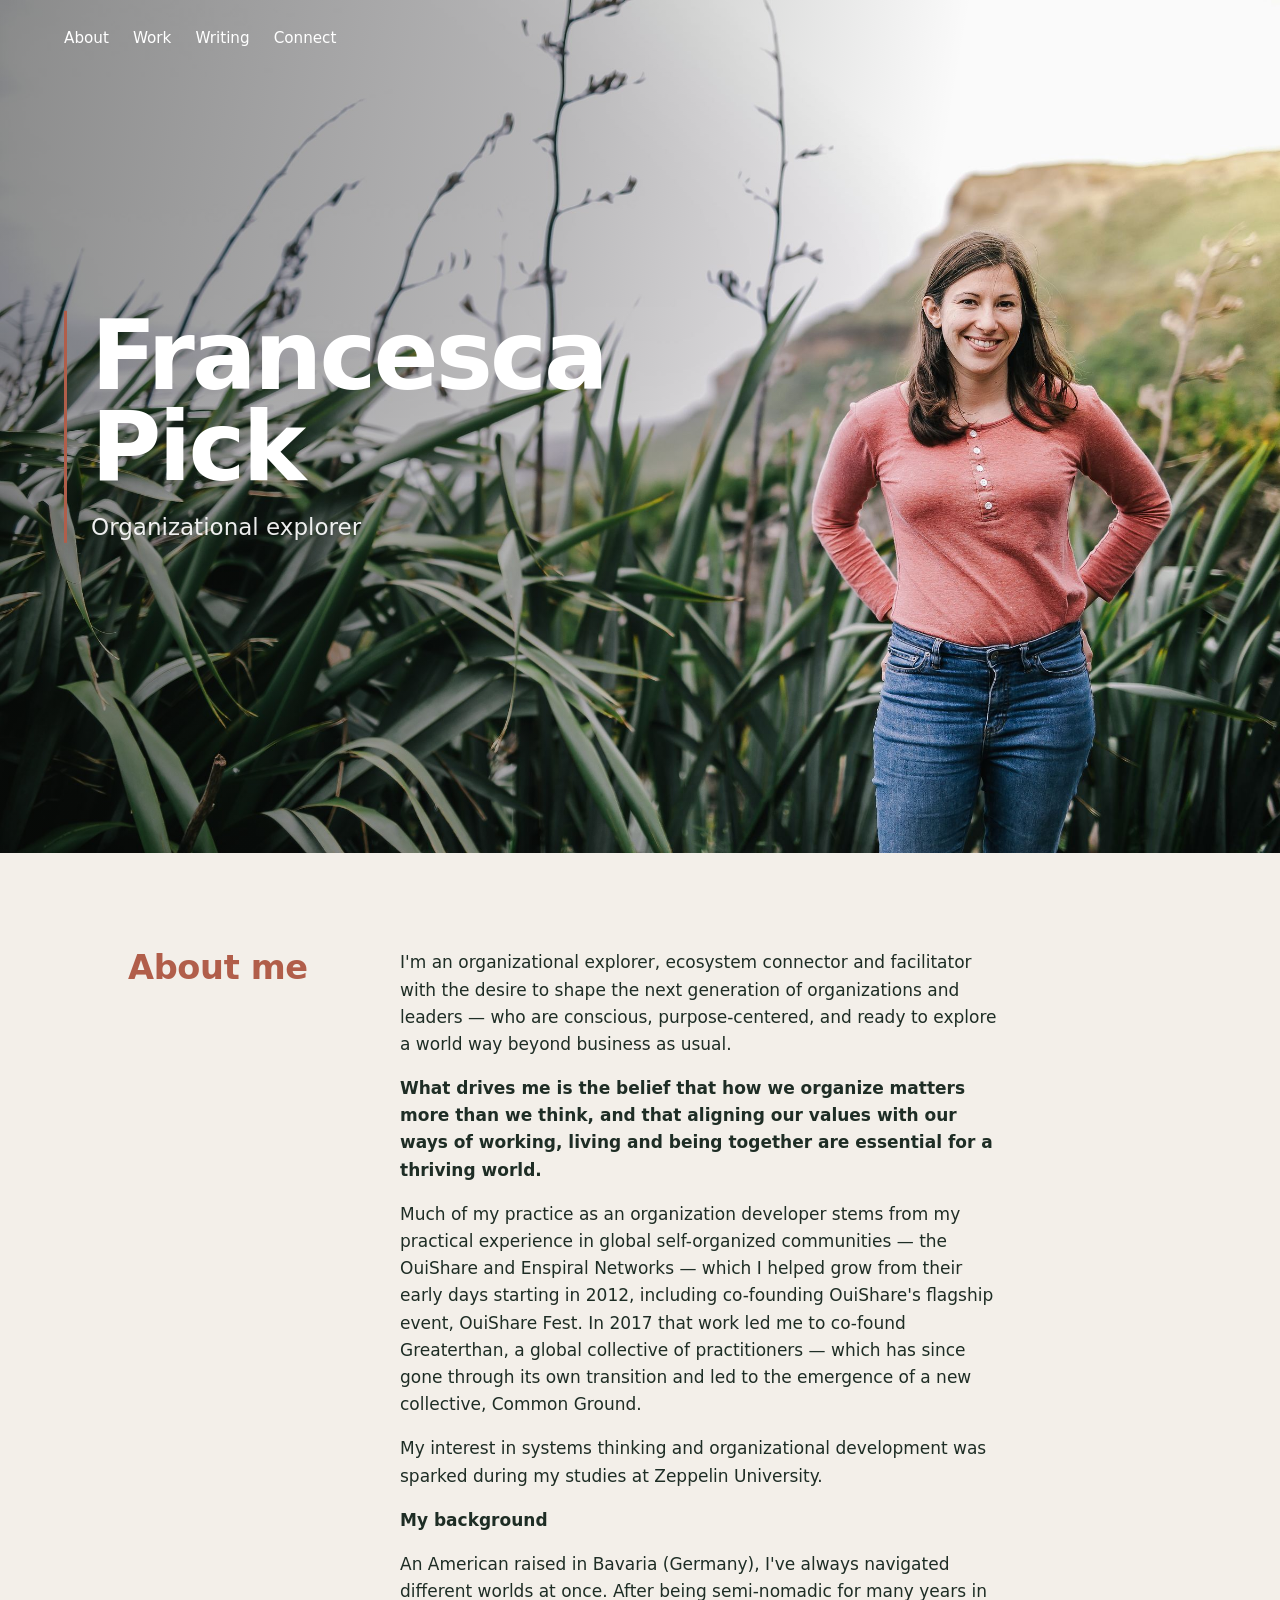
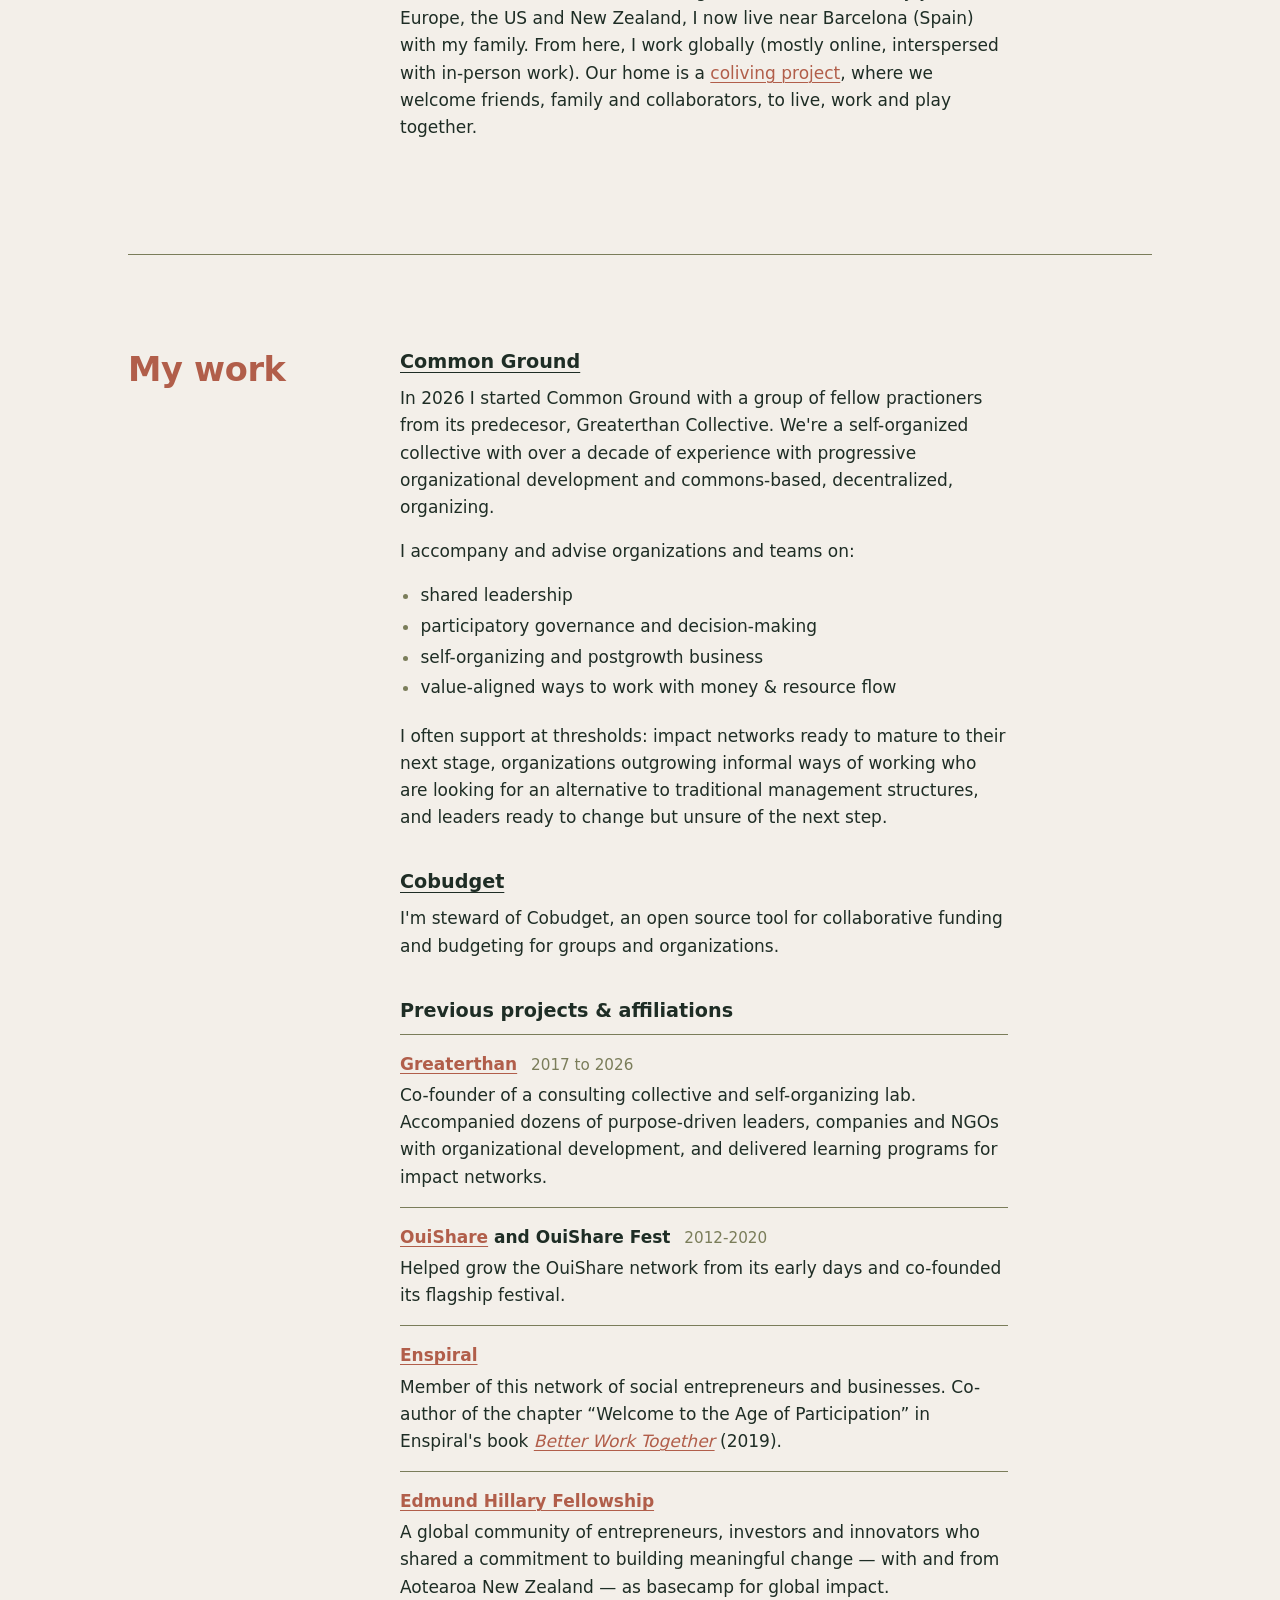
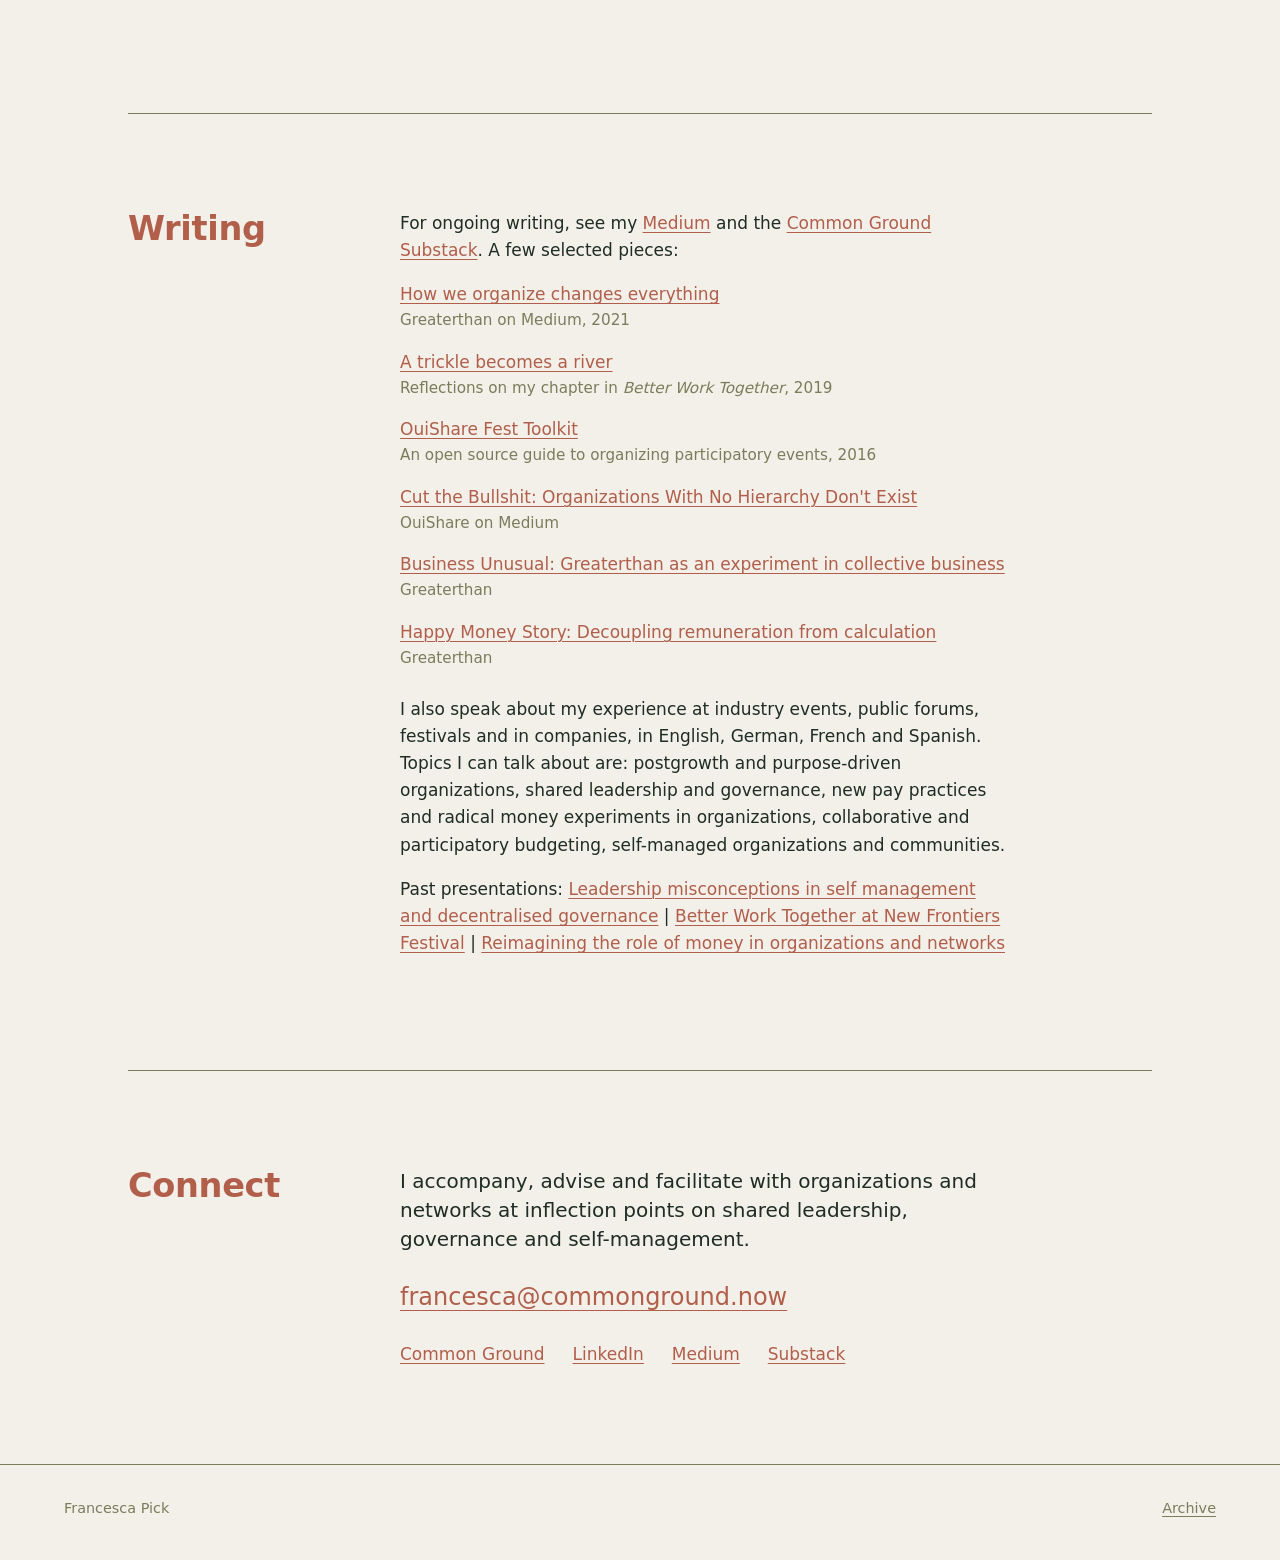
==== commit 698d6fb5: "Update index.html" ====
--- a/index.html
+++ b/index.html
@@ -94,12 +94,13 @@
     <div class="section__body">
       <p>I'm an organizational explorer, ecosystem connector and facilitator with the desire to shape the next generation of organizations and leaders — who are conscious, purpose-centered, and ready to explore a world way beyond business as usual.</p>
 
-      <p>What drives me is the belief that how we organize matters more than we think, and that aligning our values with our ways of working, living and being together are essential for a thriving world.</p>
+      <p><b>What drives me is the belief that how we organize matters more than we think, and that aligning our values with our ways of working, living and being together are essential for a thriving world.</b></p>
    
       <p>Much of my practice as an organization developer stems from my practical experience in global self-organized communities — the OuiShare and Enspiral Networks — which I helped grow from their early days starting in 2012, including co-founding OuiShare's flagship event, OuiShare Fest. In 2017 that work led me to co-found Greaterthan, a global collective of practitioners — which has since gone through its own transition and led to the emergence of a new collective, Common Ground.</p>
 
       <p>My interest in systems thinking and organizational development was sparked during my studies at Zeppelin University.</p>
-        <p>An American raised in Bavaria (Germany), I've always navigated different worlds at once. After being semi-nomadic for many years in Europe, the US and New Zealand, I now live near Barcelona (Spain) with my family. From here, I work globally (mostly online, interspersed with in-person work). Our home is a <a href="https://dramatic-slipper-fe4.notion.site/la-figuera">coliving project</a>, where we welcome friends, family and collaborators, to live, work and play together.</p>
+        <p><b>My background</b></p>
+      <p>An American raised in Bavaria (Germany), I've always navigated different worlds at once. After being semi-nomadic for many years in Europe, the US and New Zealand, I now live near Barcelona (Spain) with my family. From here, I work globally (mostly online, interspersed with in-person work). Our home is a <a href="https://dramatic-slipper-fe4.notion.site/la-figuera">coliving project</a>, where we welcome friends, family and collaborators, to live, work and play together.</p>
     </div>
   </section>
 
@@ -111,9 +112,9 @@
     <div class="section__body">
 
       <h3><a href="https://commonground.now">Common Ground</a></h3>
-      <p>I do my work through Common Ground, which I started with a team of practioners in 2026. Emerged from its predecessor, Greaterthan, we're a self-organized collective with over a decade of experience with progressive organizational development and commons-based, decentralized, organizing. </p>
-
-      <p>I accompany, advise and facilitate with organizations and teams on:</p>
+      <p>In 2026 I started Common Ground with a group of fellow practioners from its predecesor, Greaterthan Collective. We're a self-organized collective with over a decade of experience with progressive organizational development and commons-based, decentralized, organizing. </p>
+
+      <p>I accompany and advise organizations and teams on:</p>
       <ul class="plain-list">
         <li>shared leadership</li>
         <li>participatory governance and decision-making</li>
@@ -121,7 +122,7 @@
         <li>value-aligned ways to work with money & resource flow</li>
       </ul>
 
-      <p>I work with organizations at inflections point: mature impact networks ready to scale, organizations outgrowing informal ways of working who are looking for an alternative to traditional management structures, and leaders ready to change but unsure of the next step.</p>
+      <p>I often support at thresholds: impact networks ready to mature to their next stage, organizations outgrowing informal ways of working who are looking for an alternative to traditional management structures, and leaders ready to change but unsure of the next step.</p>
 
       <h3><a href="https://cobudget.co">Cobudget</a></h3>
       <p>I'm steward of Cobudget, an open source tool for collaborative funding and budgeting for groups and organizations.</p>
--- a/style.css
+++ b/style.css
@@ -139,7 +139,13 @@
 
 /* Narrow / tall screens: anchor crop on her, put the text in the sky at the top */
 @media (max-width: 760px) {
-  .hero__img { object-position: 75% 40%; }
+  .hero__img { object-position: 72% 48%; }
+  /* The desktop overlay fades left-to-right, which doesn't suit a centered,
+     full-width mobile layout — use a top-down fade instead, with a slightly
+     warmer/olive tint so the pale sky reads as intentional, not washed out. */
+  .hero::before {
+    background: linear-gradient(180deg, rgba(22, 26, 16, 0.5) 0%, rgba(22, 26, 16, 0.26) 42%, rgba(22, 26, 16, 0) 65%);
+  }
   .hero__text {
     position: static;
     transform: none;
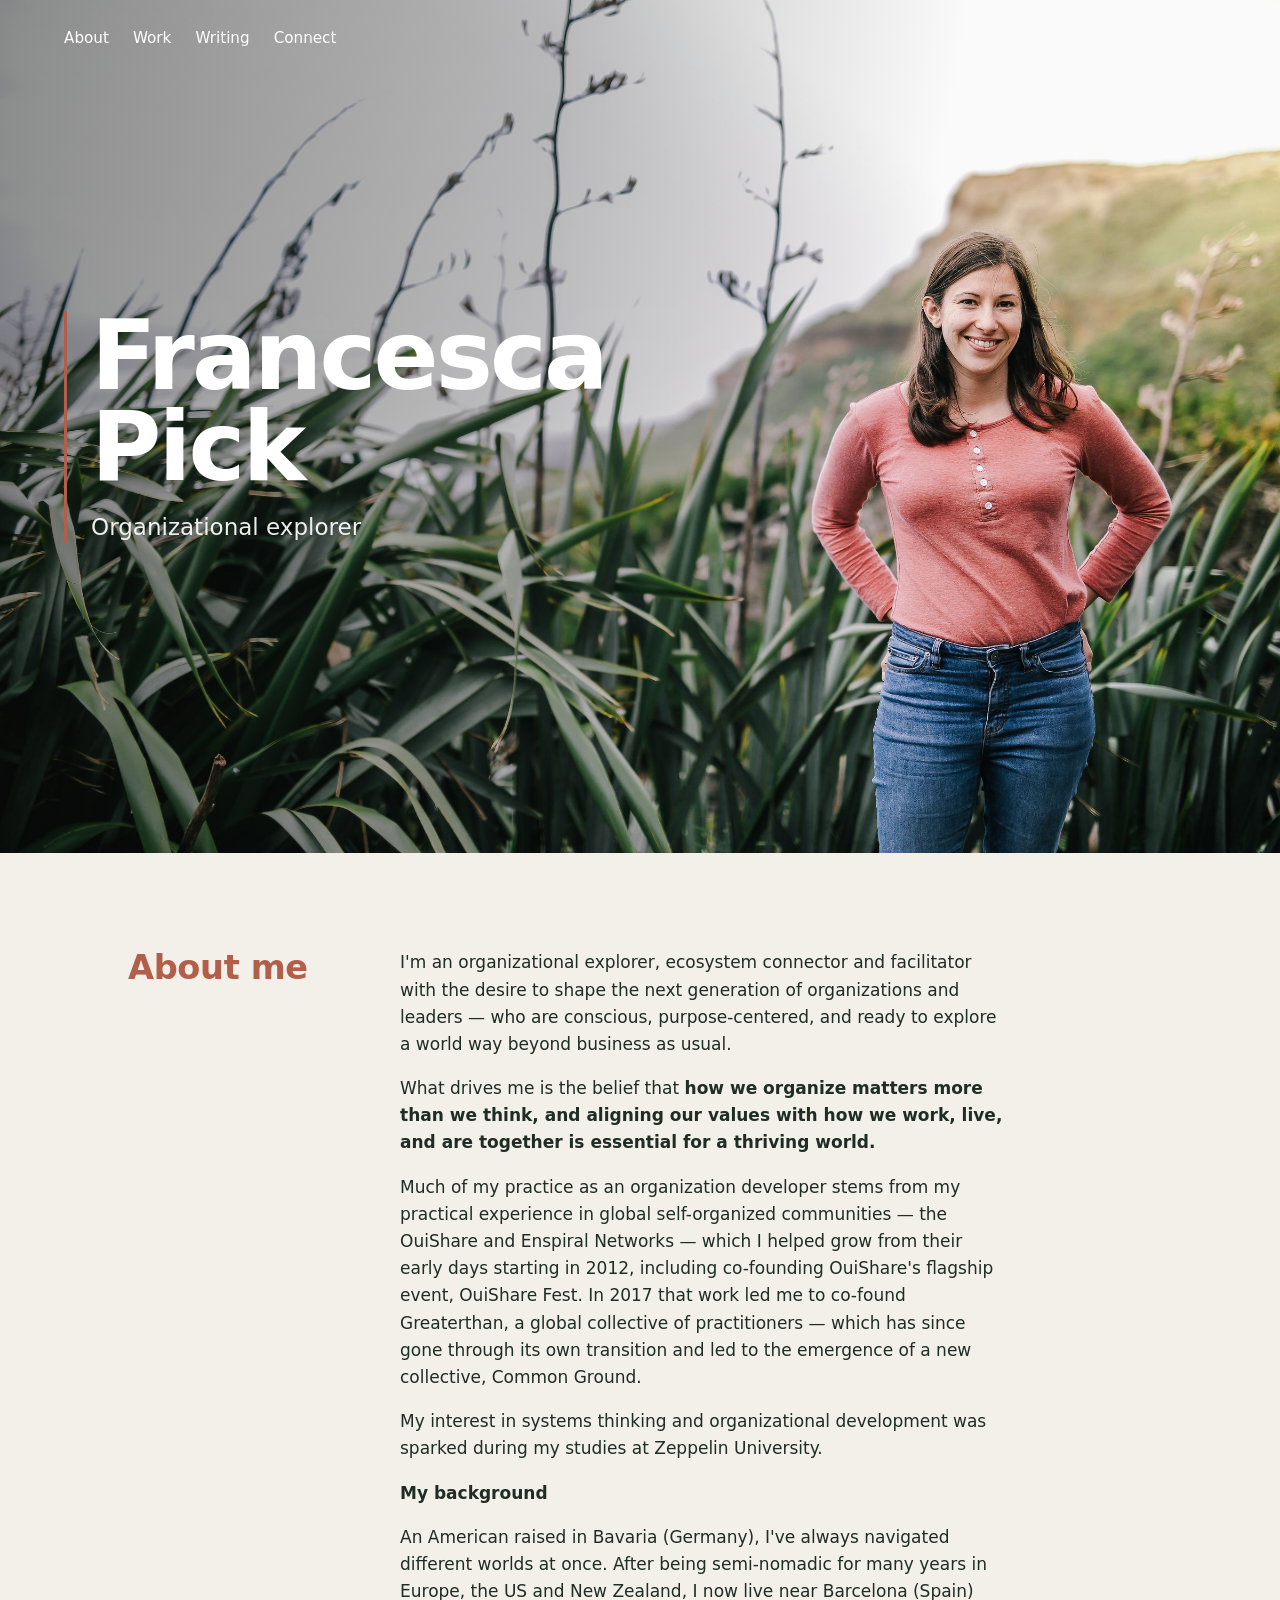
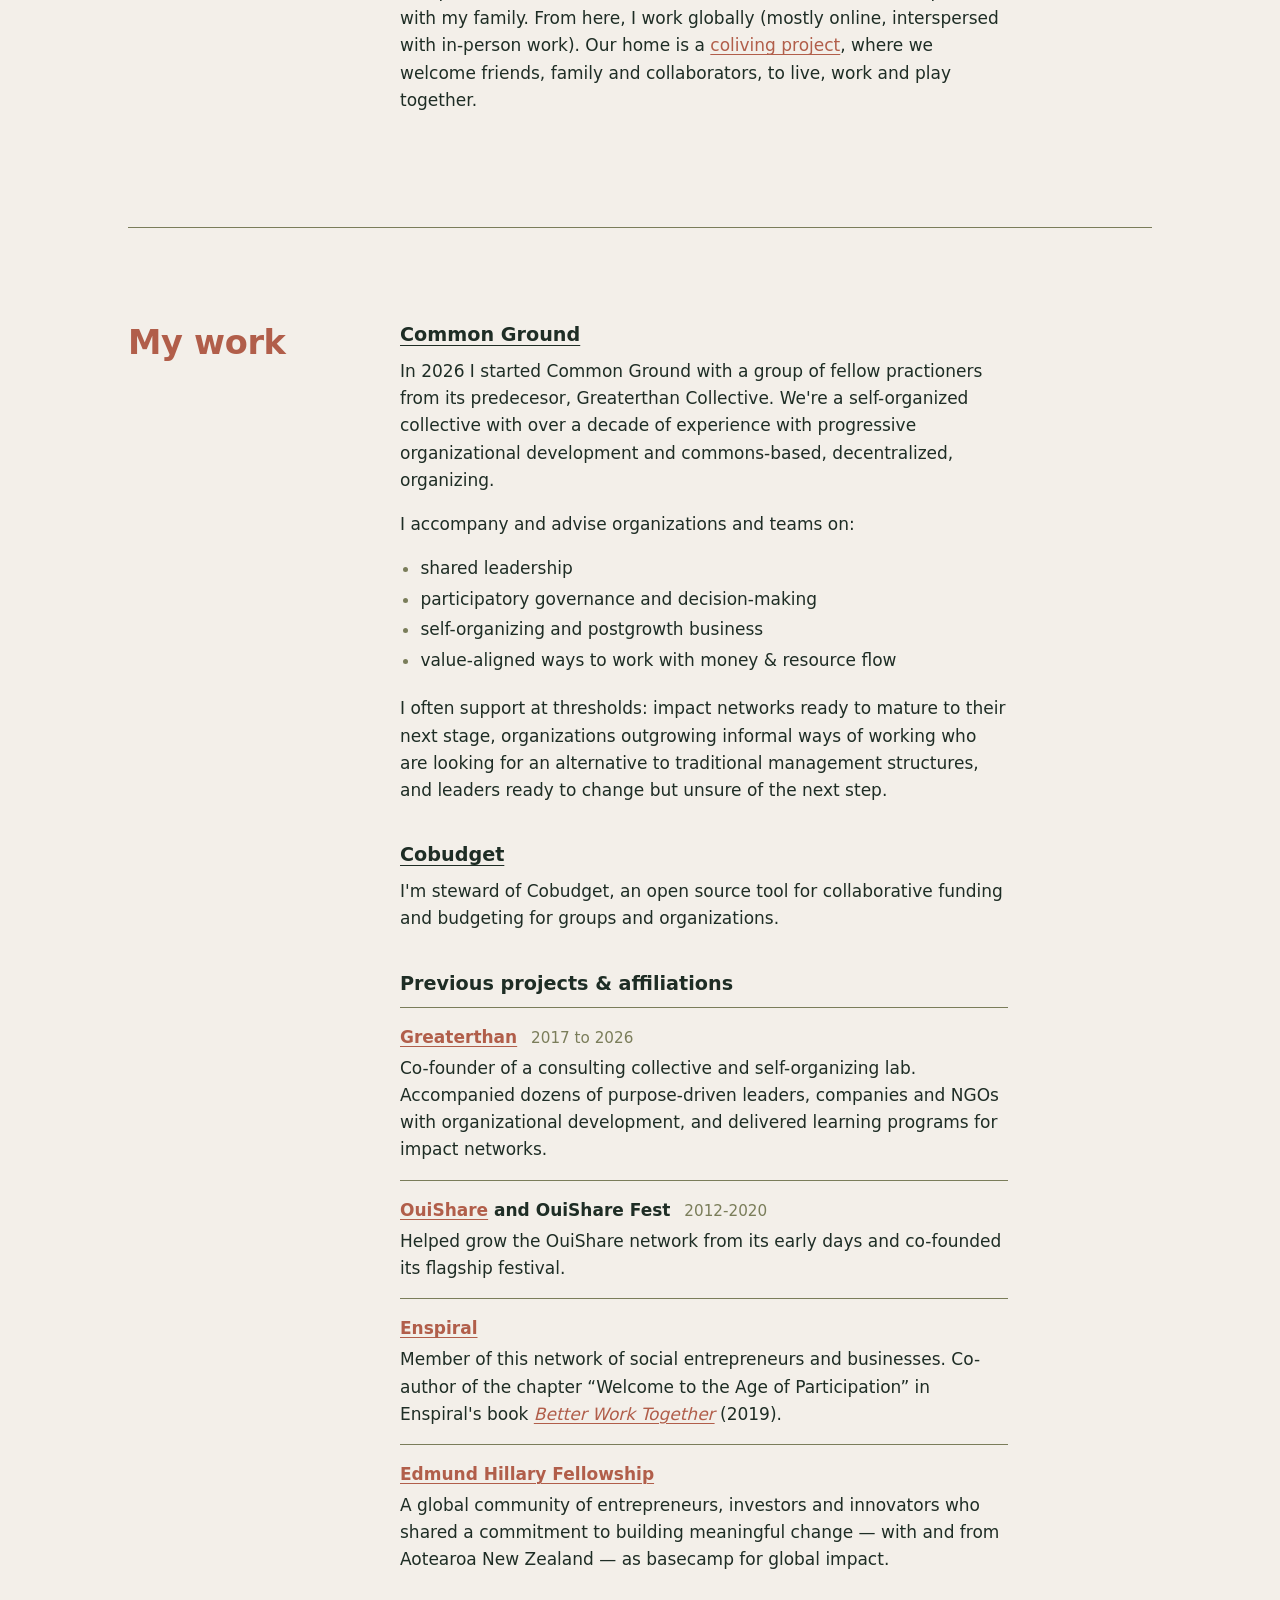
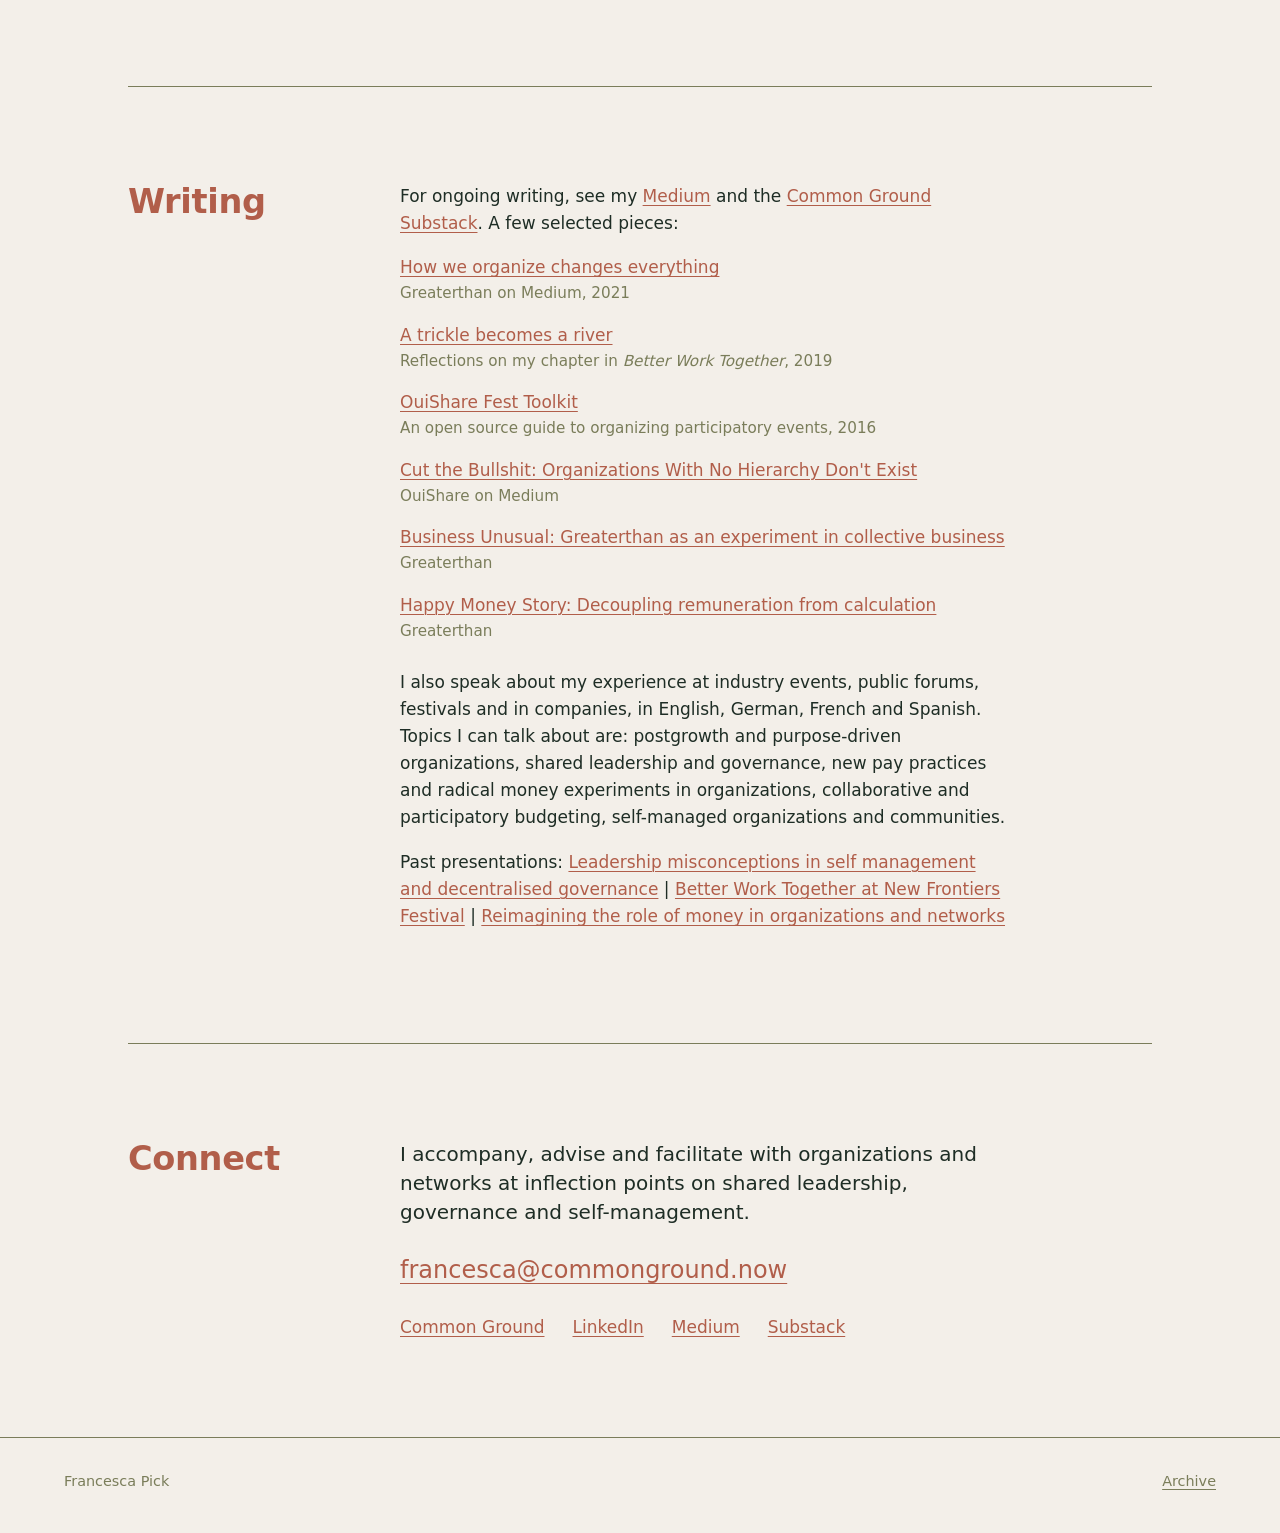
==== commit 270916ca: "Update index.html" ====
--- a/index.html
+++ b/index.html
@@ -94,7 +94,7 @@
     <div class="section__body">
       <p>I'm an organizational explorer, ecosystem connector and facilitator with the desire to shape the next generation of organizations and leaders — who are conscious, purpose-centered, and ready to explore a world way beyond business as usual.</p>
 
-      <p><b>What drives me is the belief that how we organize matters more than we think, and that aligning our values with our ways of working, living and being together are essential for a thriving world.</b></p>
+      <p>What drives me is the belief that <b>how we organize matters more than we think, and aligning our values with how we work, live, and are together is essential for a thriving world.</b></p>
    
       <p>Much of my practice as an organization developer stems from my practical experience in global self-organized communities — the OuiShare and Enspiral Networks — which I helped grow from their early days starting in 2012, including co-founding OuiShare's flagship event, OuiShare Fest. In 2017 that work led me to co-found Greaterthan, a global collective of practitioners — which has since gone through its own transition and led to the emergence of a new collective, Common Ground.</p>
 
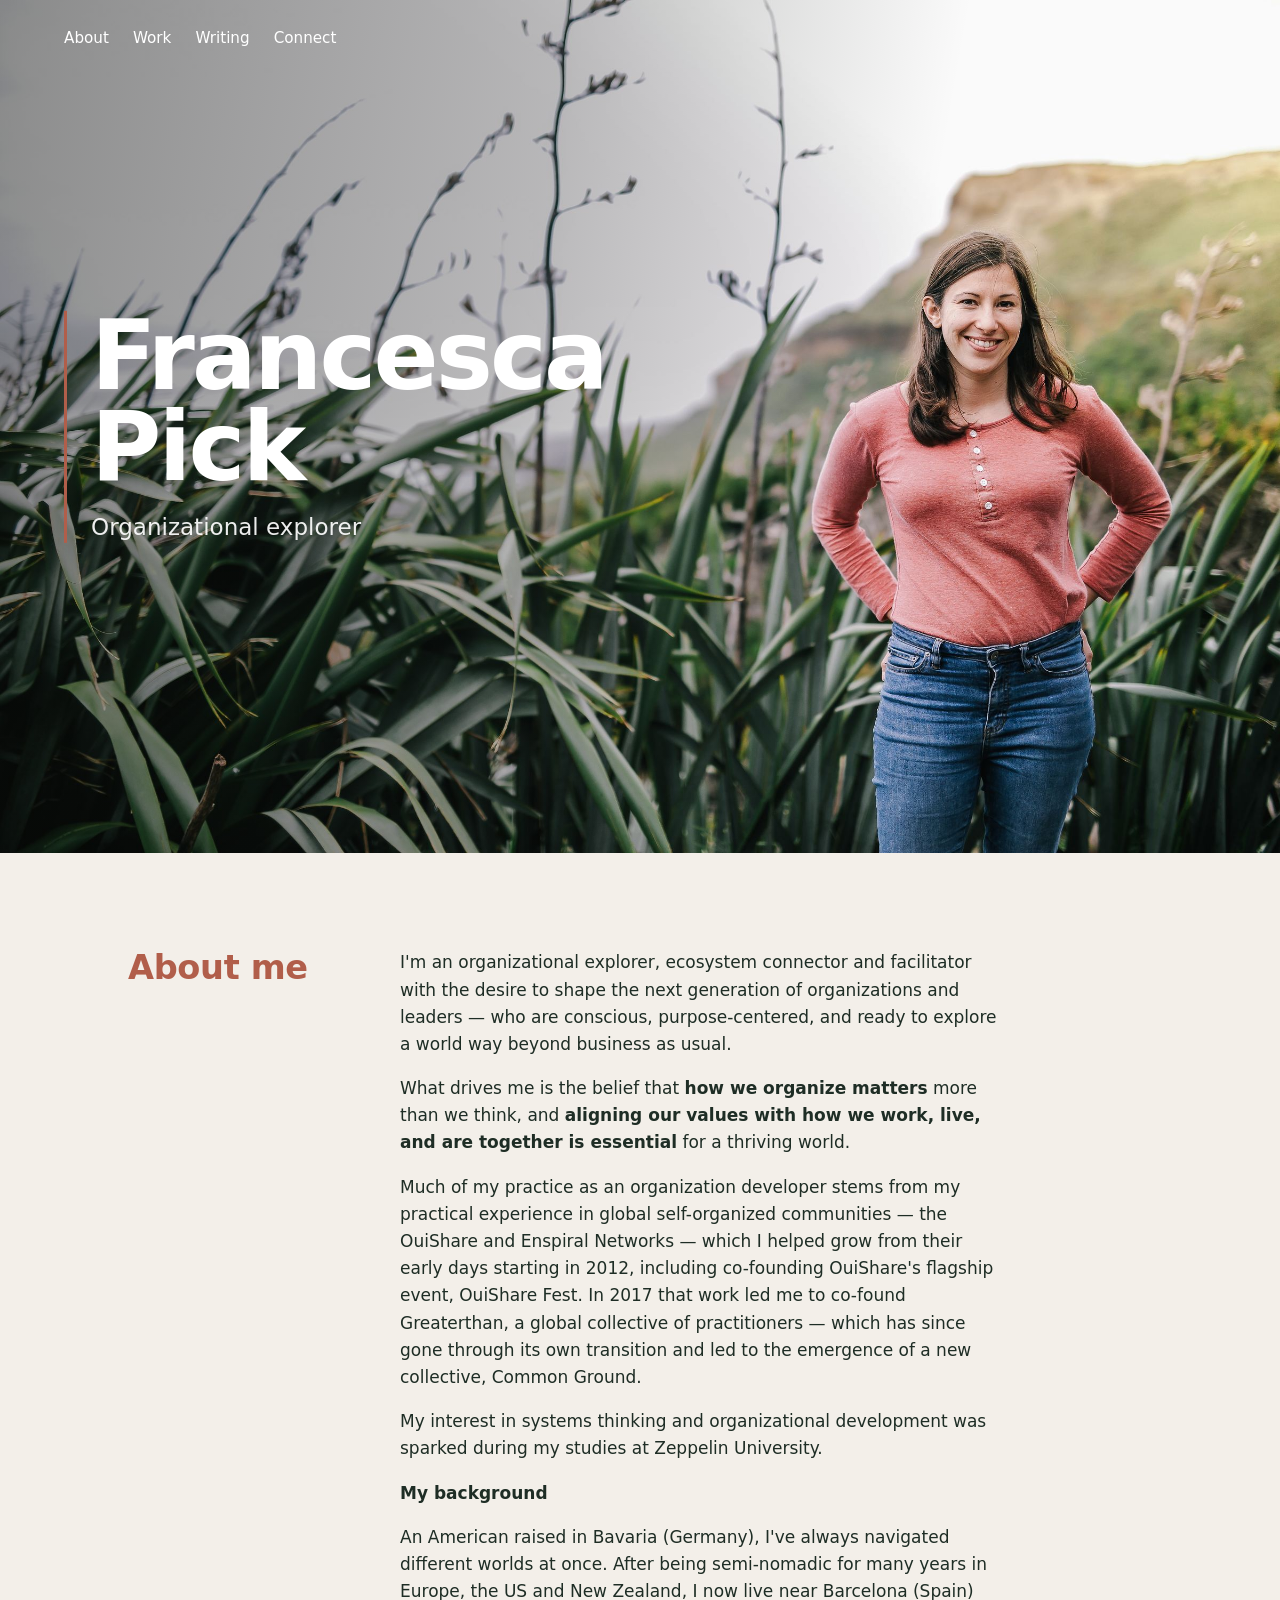
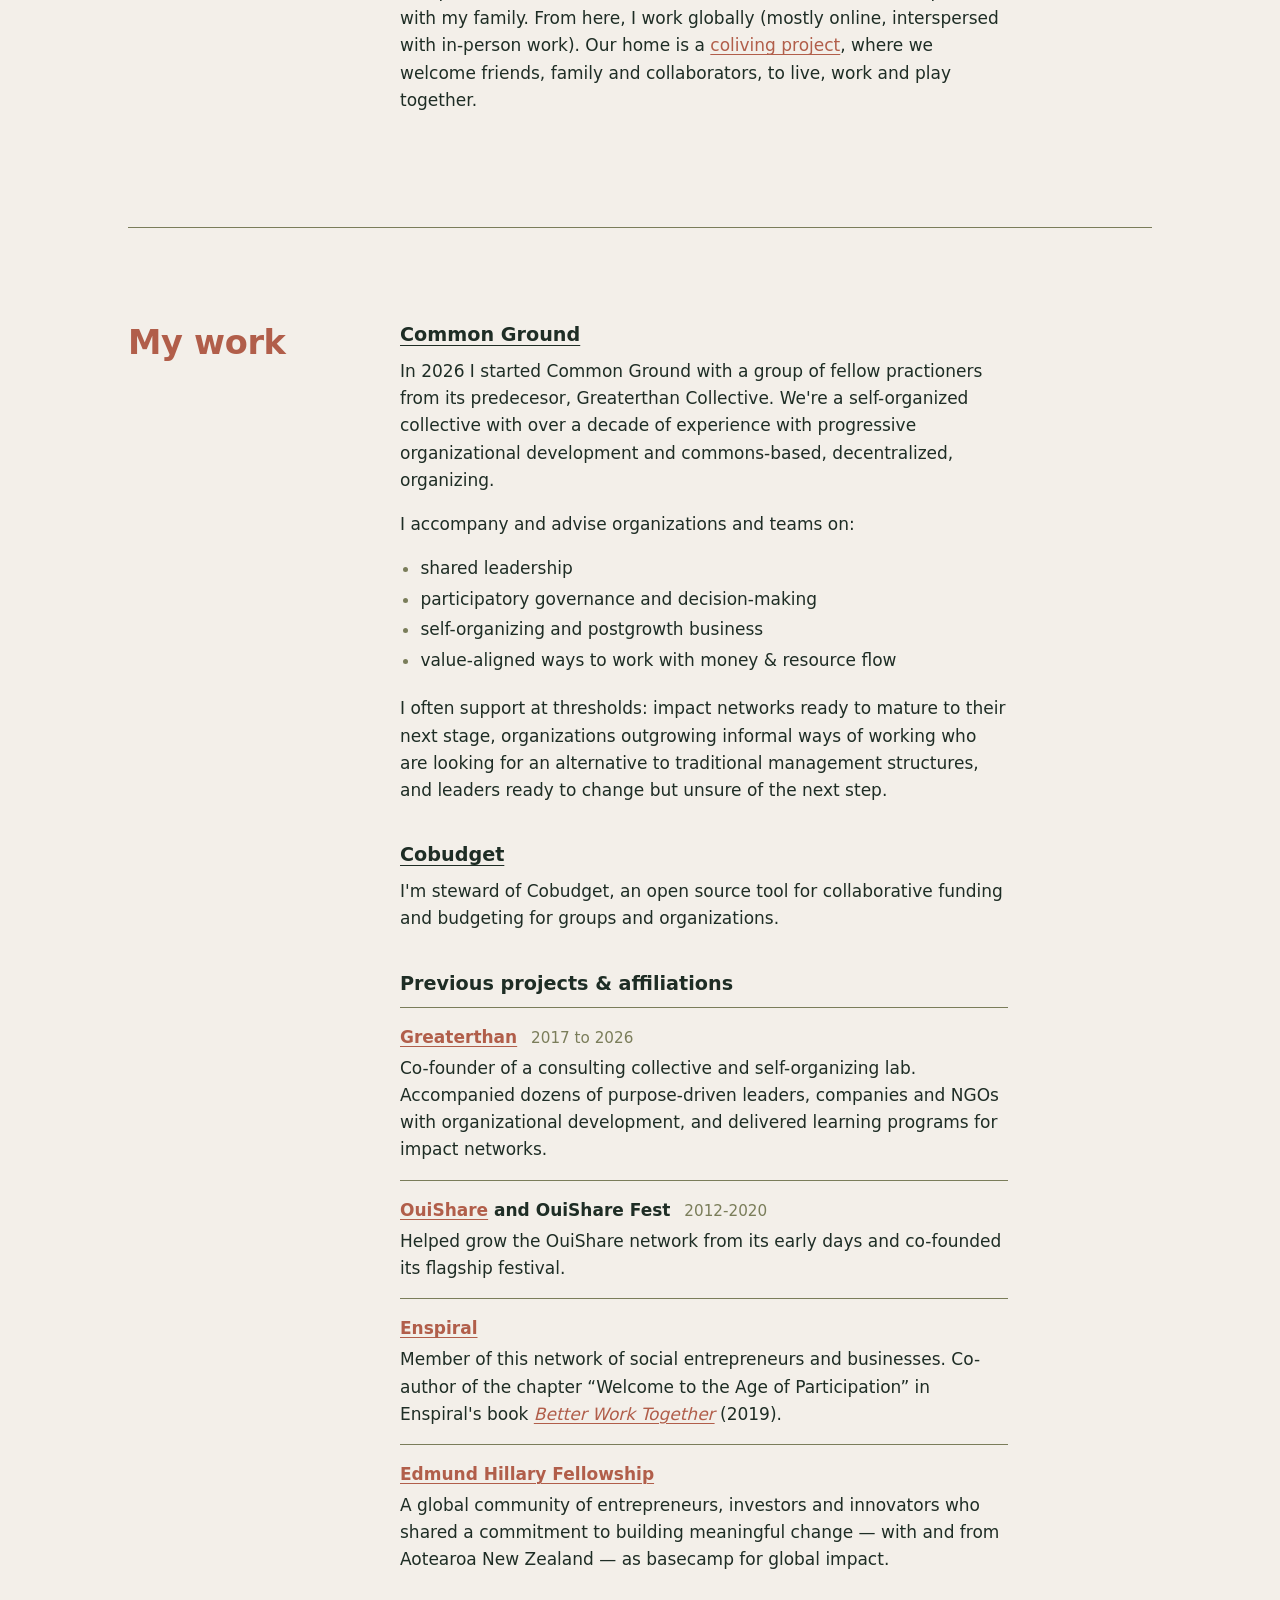
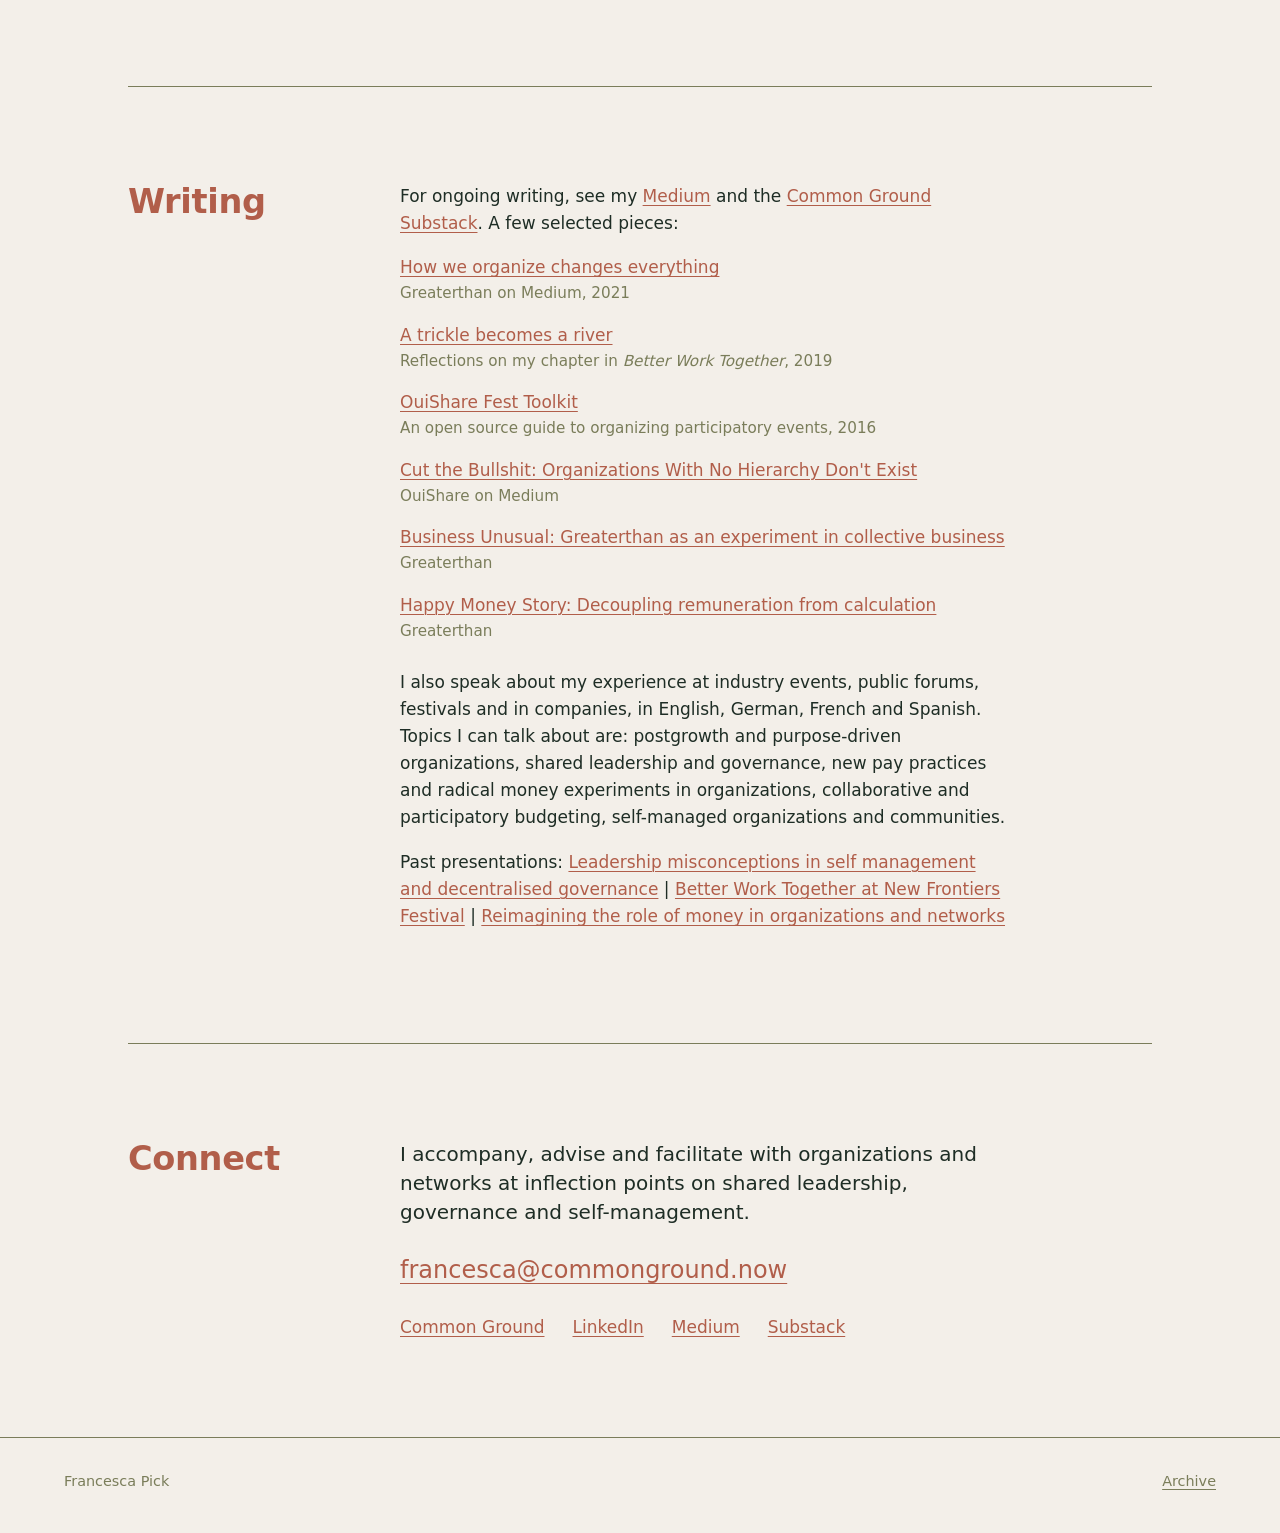
==== commit 0cb2e5b8: "Update index.html" ====
--- a/index.html
+++ b/index.html
@@ -94,7 +94,7 @@
     <div class="section__body">
       <p>I'm an organizational explorer, ecosystem connector and facilitator with the desire to shape the next generation of organizations and leaders — who are conscious, purpose-centered, and ready to explore a world way beyond business as usual.</p>
 
-      <p>What drives me is the belief that <b>how we organize matters more than we think, and aligning our values with how we work, live, and are together is essential for a thriving world.</b></p>
+      <p>What drives me is the belief that <b>how we organize matters</b> more than we think, and <b>aligning our values with how we work, live, and are together is essential</b> for a thriving world.</p>
    
       <p>Much of my practice as an organization developer stems from my practical experience in global self-organized communities — the OuiShare and Enspiral Networks — which I helped grow from their early days starting in 2012, including co-founding OuiShare's flagship event, OuiShare Fest. In 2017 that work led me to co-found Greaterthan, a global collective of practitioners — which has since gone through its own transition and led to the emergence of a new collective, Common Ground.</p>
 
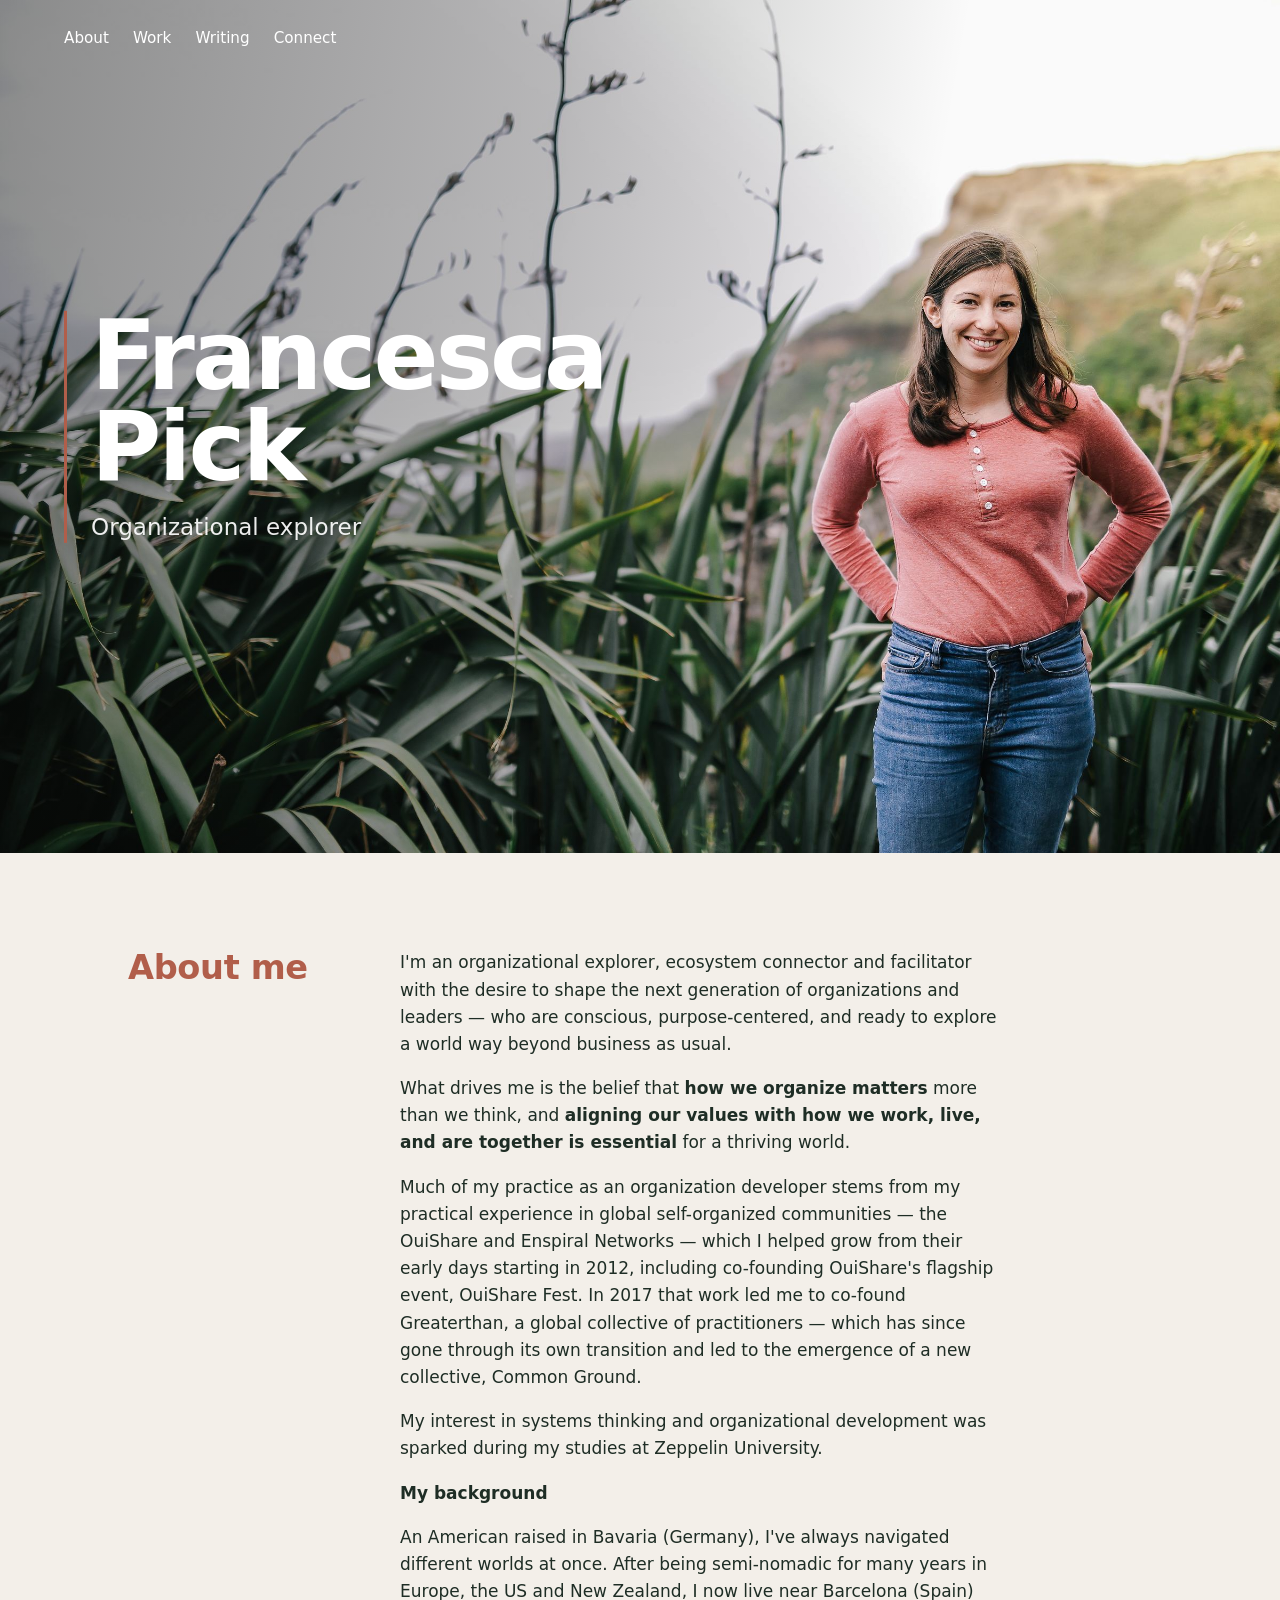
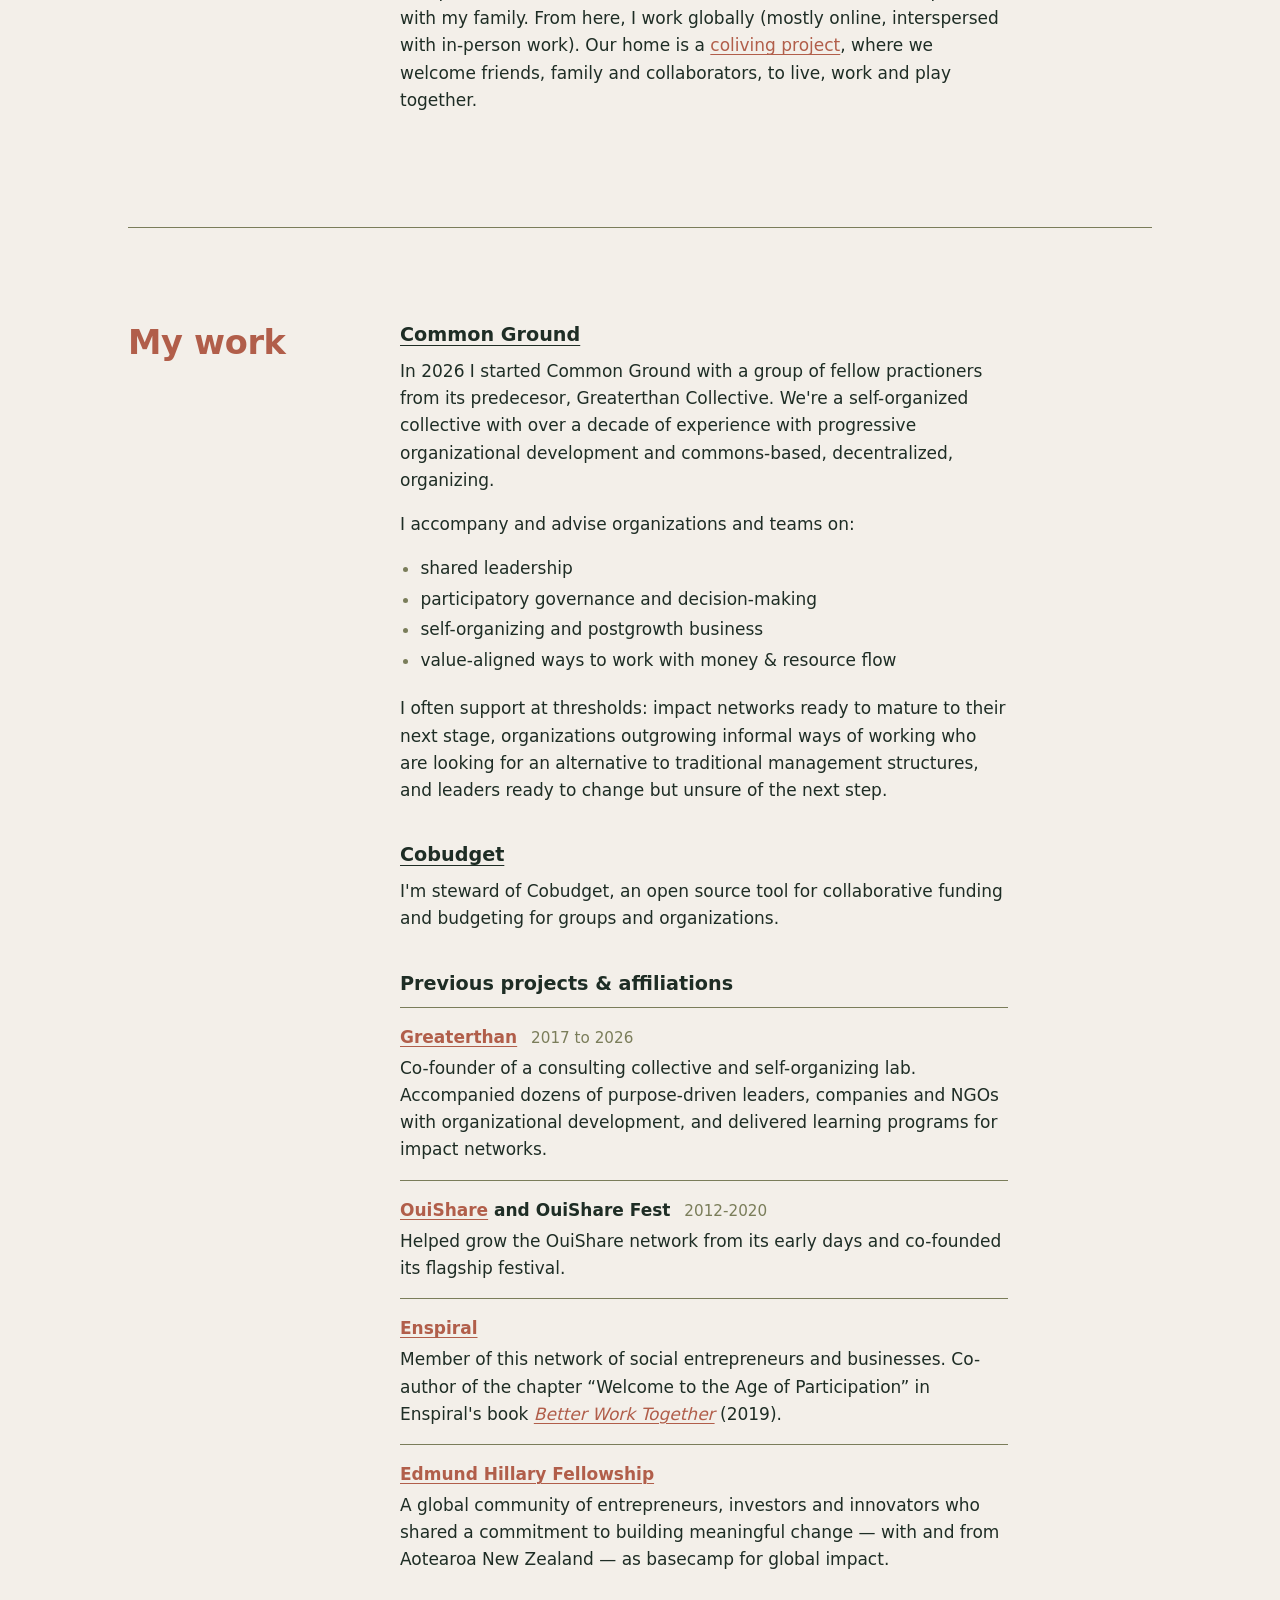
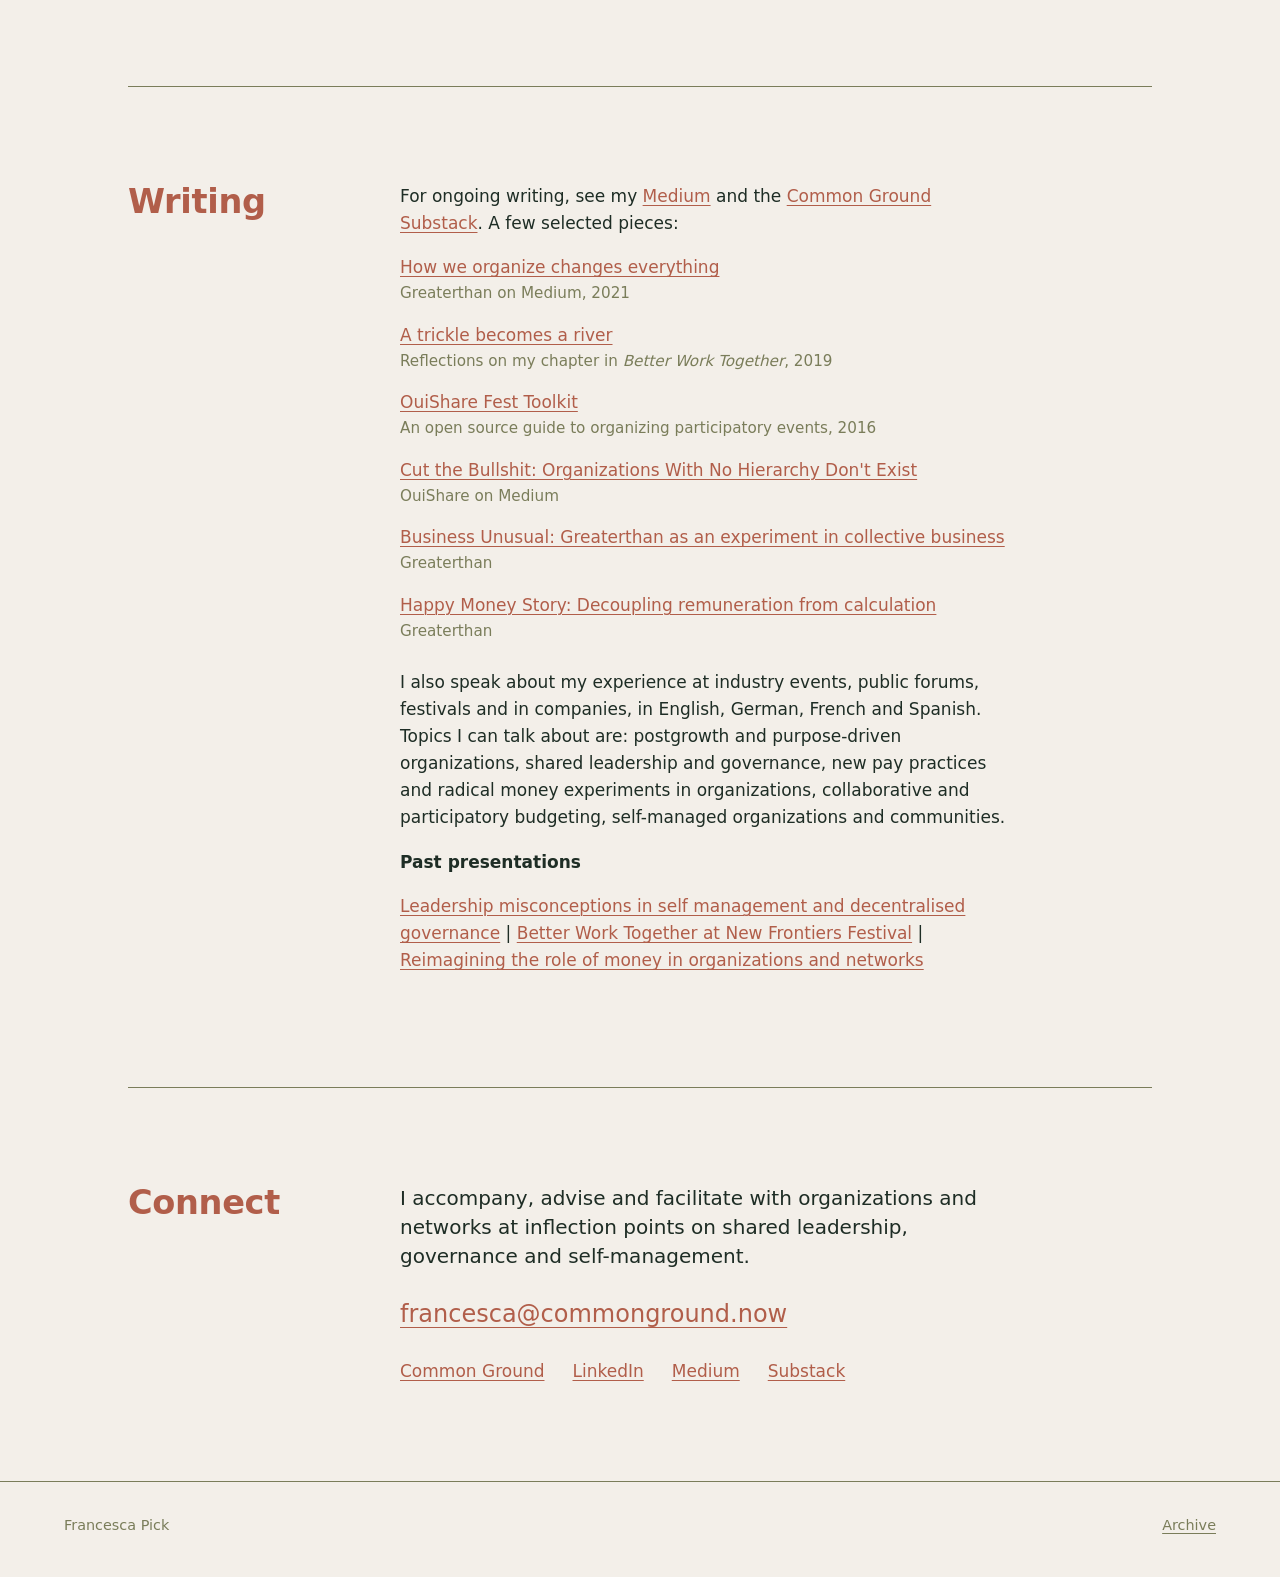
==== commit e410abf9: "Update index.html" ====
--- a/index.html
+++ b/index.html
@@ -186,7 +186,8 @@
 
       <p>I also speak about my experience at industry events, public forums, festivals and in companies, in English, German, French and Spanish. Topics I can talk about are: postgrowth and purpose-driven organizations, shared leadership and governance, new pay practices and radical money experiments in organizations, collaborative and participatory budgeting, self-managed organizations and communities.</p>
 
-      <p>Past presentations: <a href="https://youtu.be/isclUHEu-vc">Leadership misconceptions in self management and decentralised governance</a> | <a href="https://www.youtube.com/watch?v=NwBMuqZEIoM">Better Work Together at New Frontiers Festival</a> | <a href="https://youtu.be/jr-eT3jpJ3g">Reimagining the role of money in organizations and networks</a></p>
+      <p><b>Past presentations</b></p>
+      <p><a href="https://youtu.be/isclUHEu-vc">Leadership misconceptions in self management and decentralised governance</a> | <a href="https://www.youtube.com/watch?v=NwBMuqZEIoM">Better Work Together at New Frontiers Festival</a> | <a href="https://youtu.be/jr-eT3jpJ3g">Reimagining the role of money in organizations and networks</a></p>
     </div>
   </section>
 
